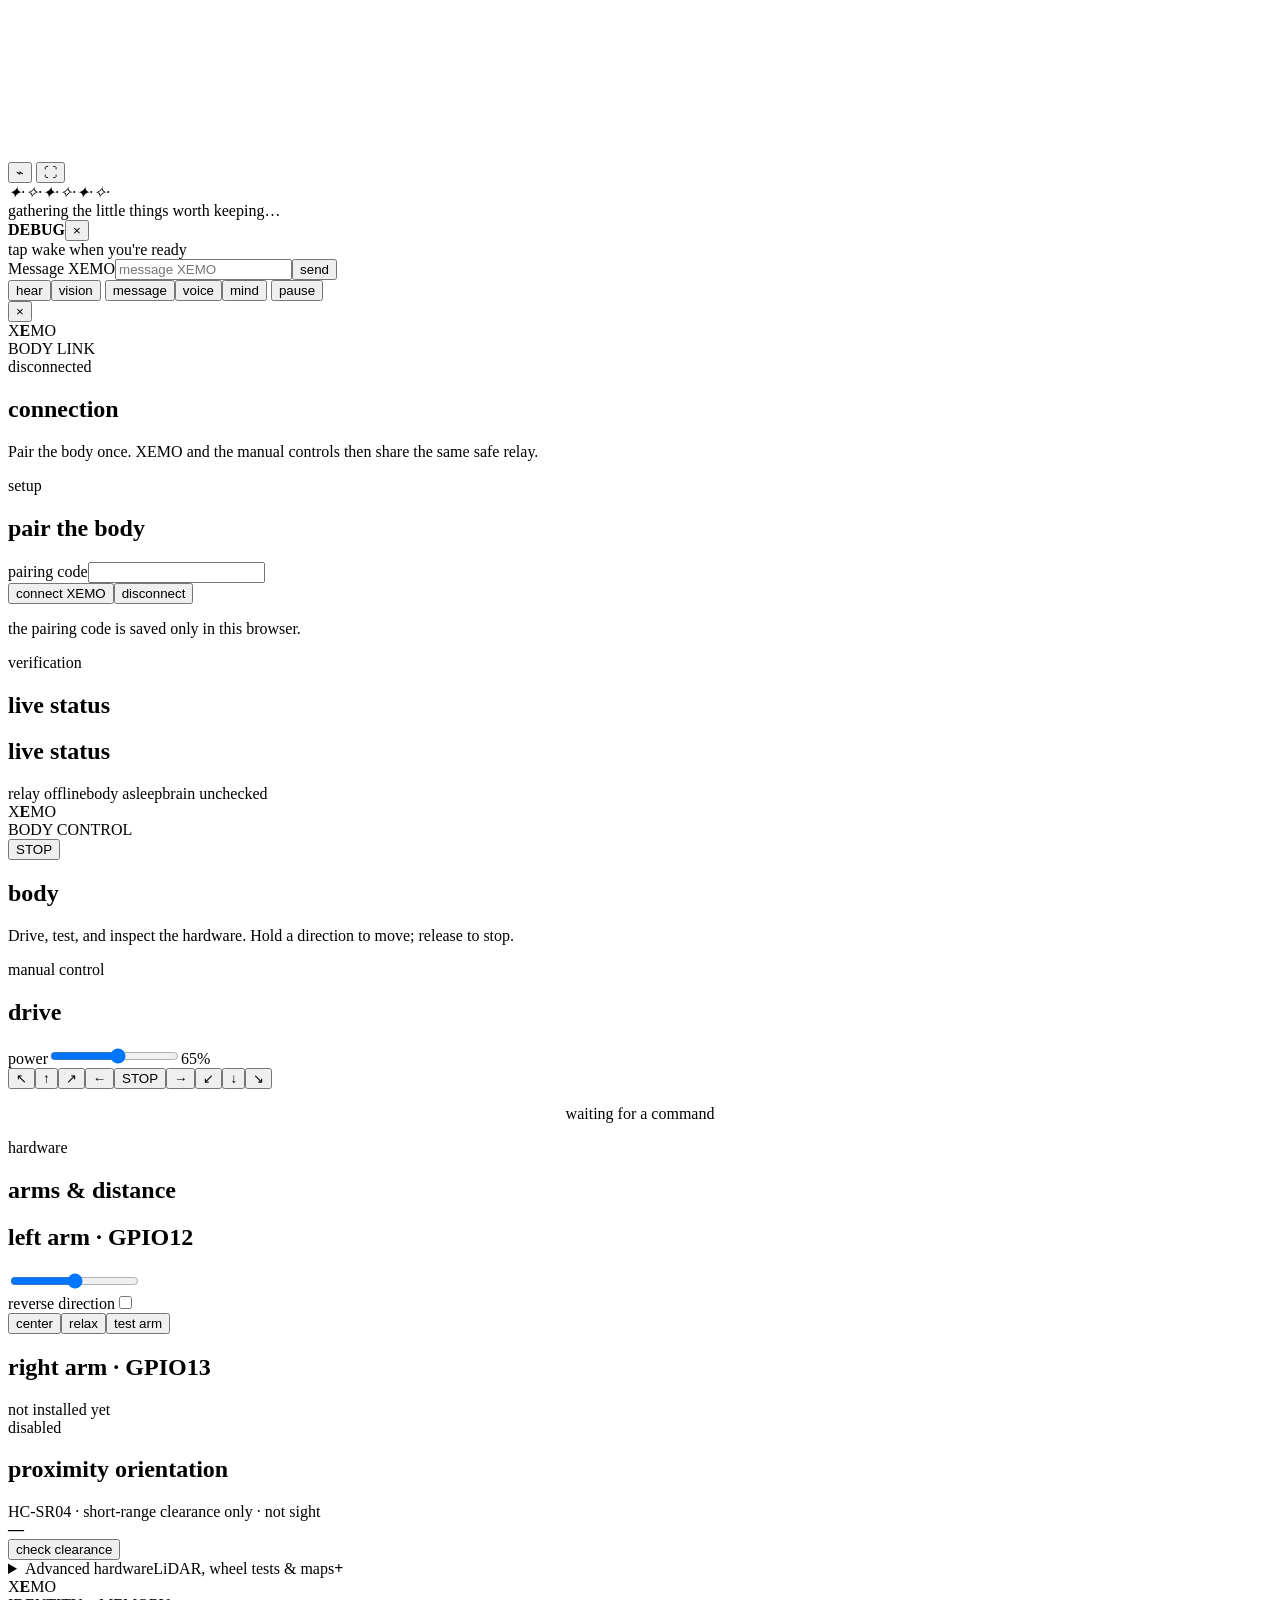
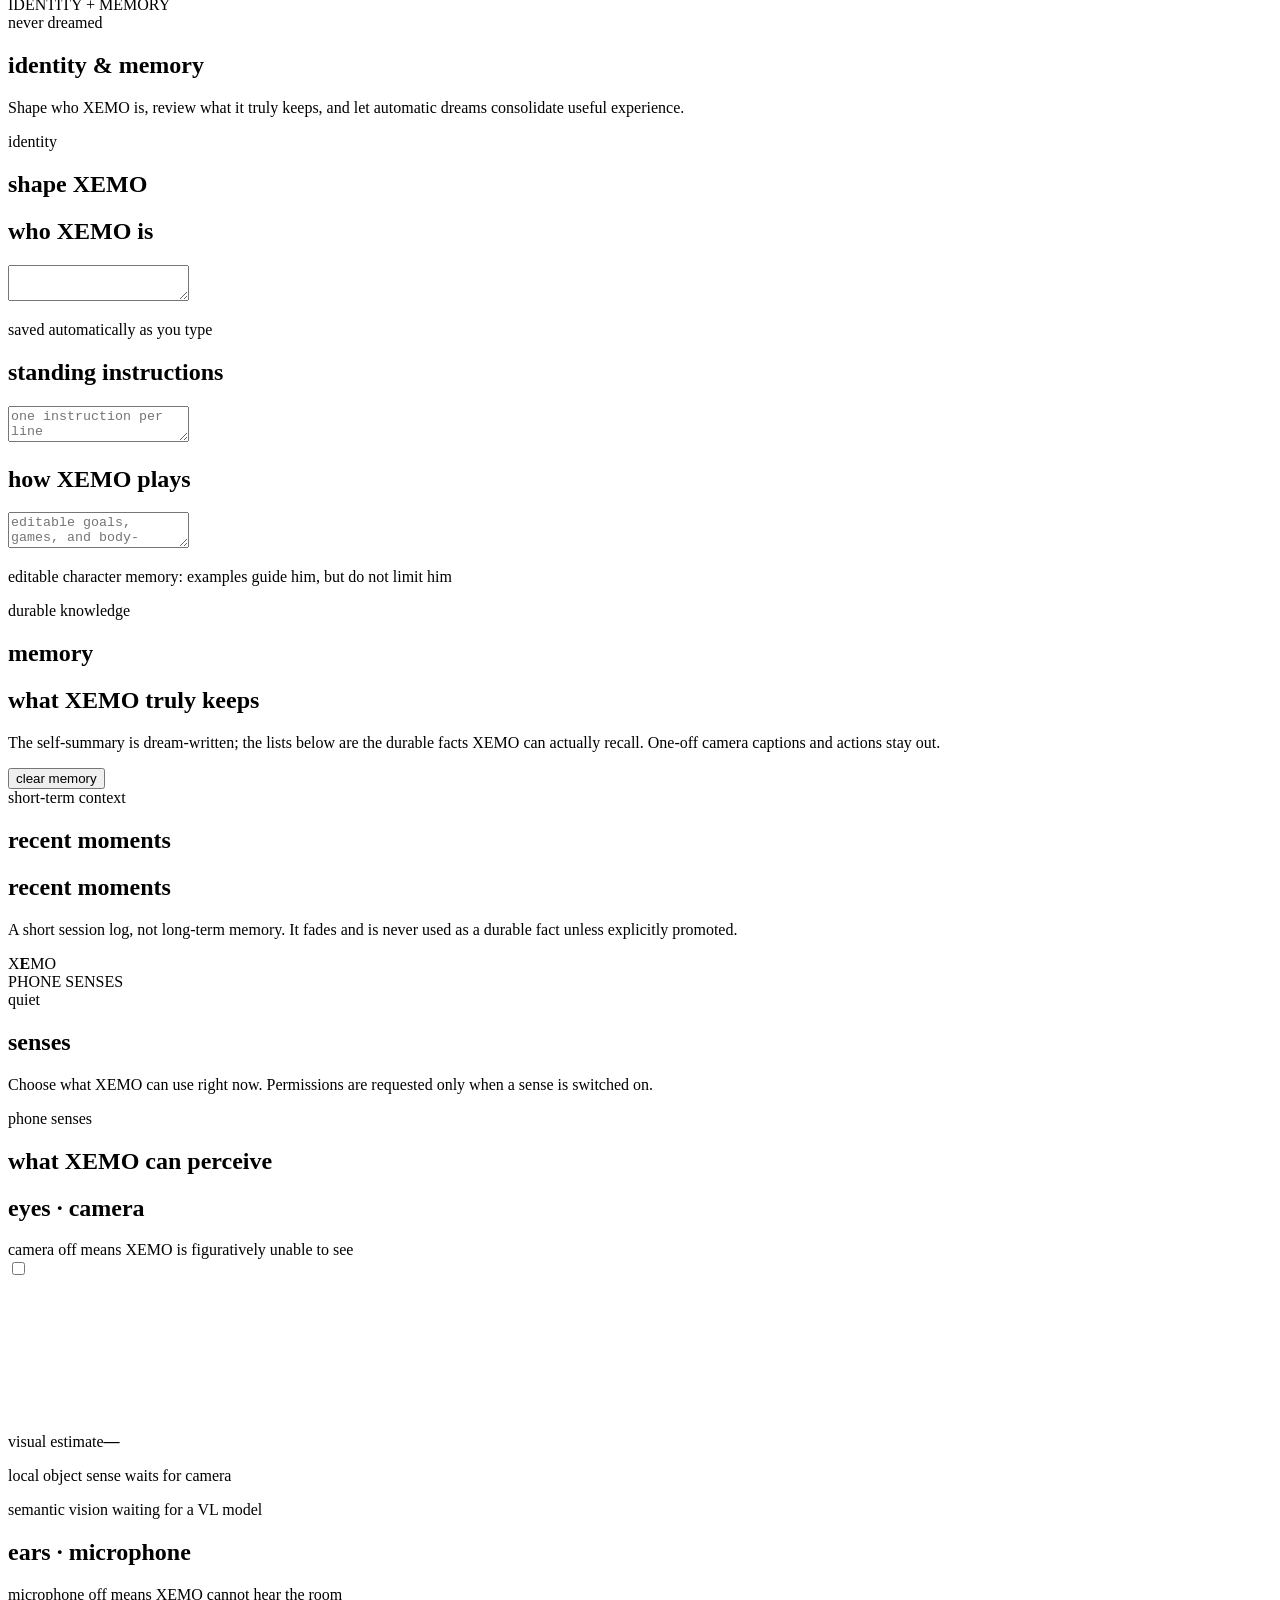
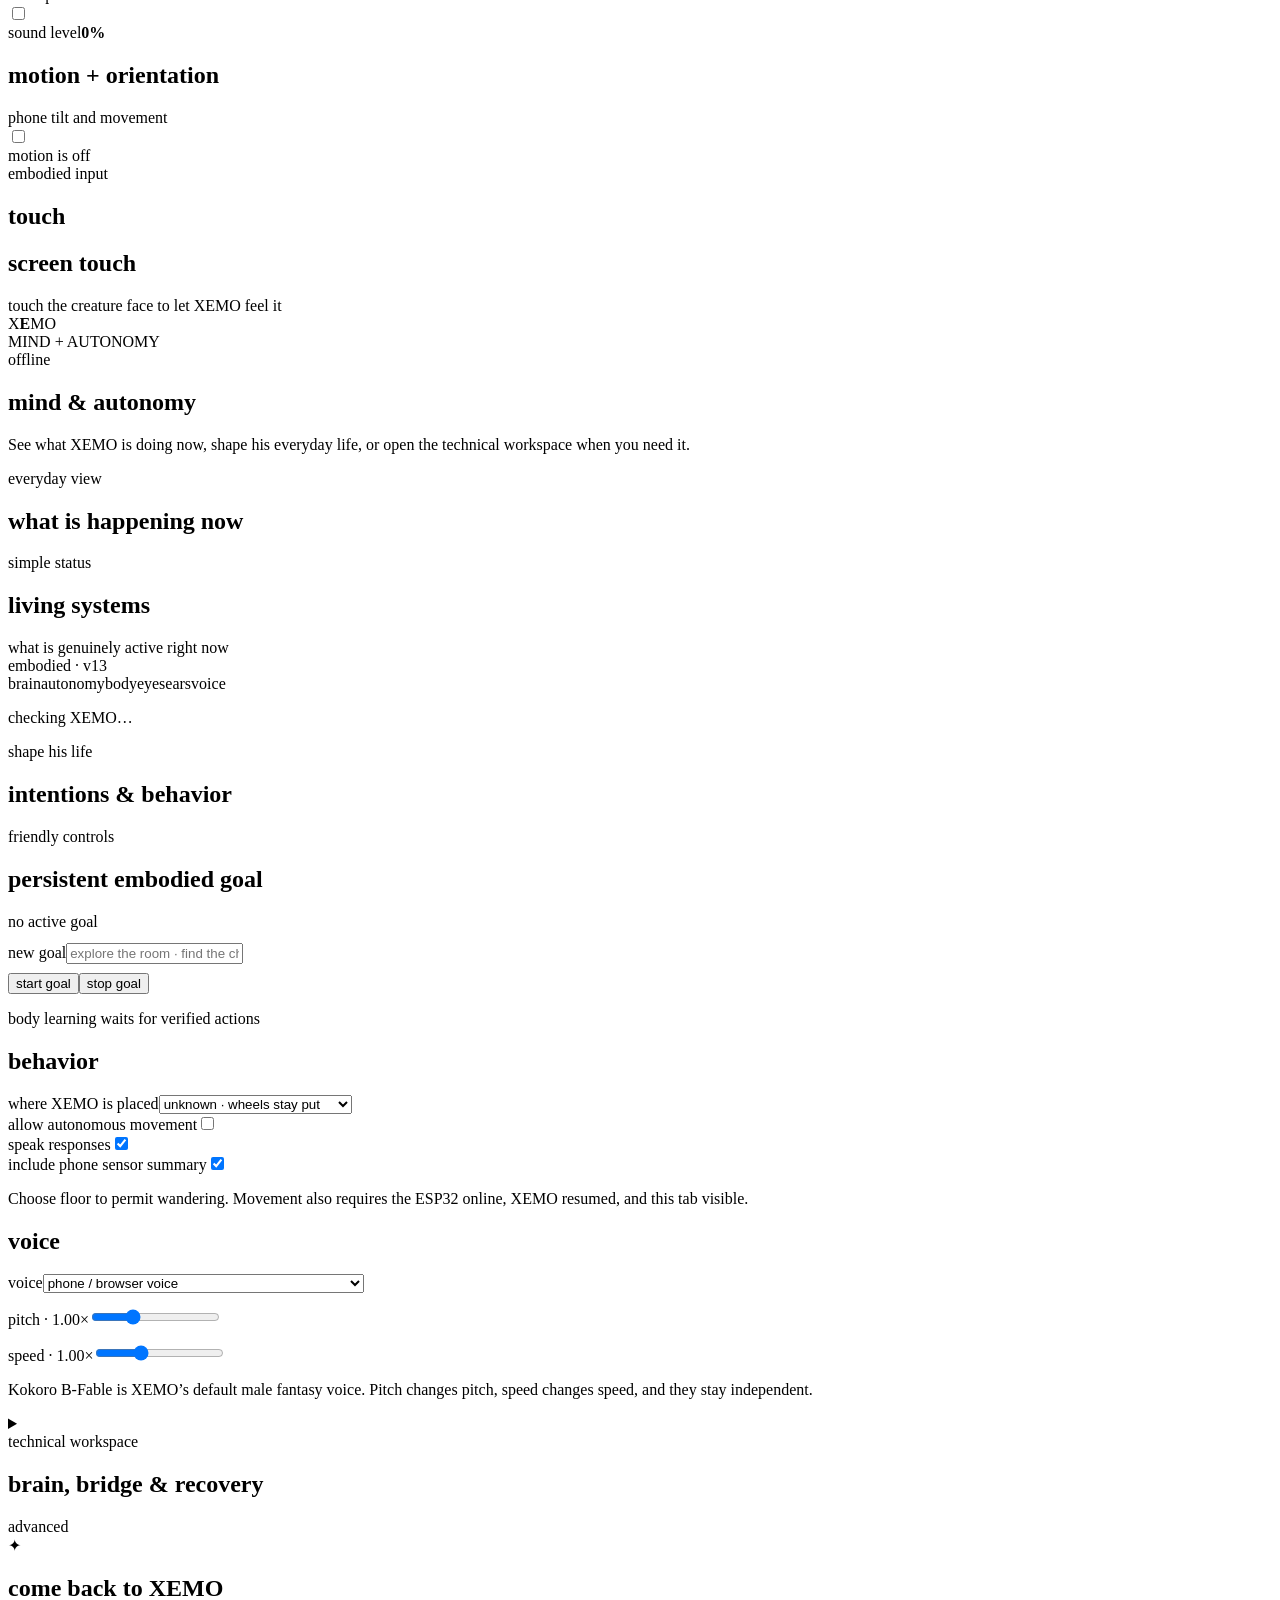
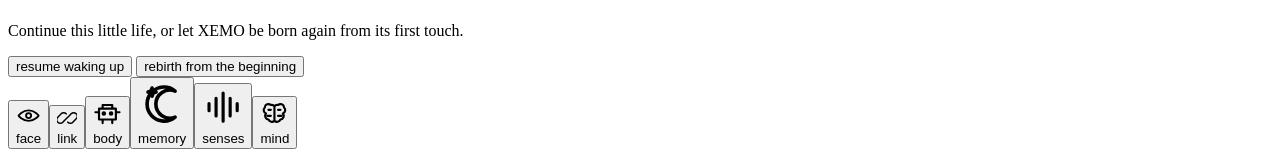
==== gui/index.html @ 5313f944 "Apply real frontend hierarchy and typography" ====
<!doctype html>
<html lang="en">
<head>
<meta charset="utf-8">
<meta name="viewport" content="width=device-width,initial-scale=1,maximum-scale=1,user-scalable=no,viewport-fit=cover">
<meta name="theme-color" content="#070914">
<title>XEMO</title>
<meta name="description" content="XEMO's local-first creature, brain and body controller">
<link rel="icon" href="/xemo/favicon.svg" type="image/svg+xml">
<link rel="manifest" href="/xemo/manifest.webmanifest">
<link rel="stylesheet" href="/xemo/css/app.css?v=33">

</head>
<body class="face-home">
<svg class="icon-sprite" aria-hidden="true" focusable="false">
  <symbol id="icon-link" viewBox="0 0 24 24"><path d="M9 15 7 17a4 4 0 0 1-6-6l4-4a4 4 0 0 1 6 0M15 9l2-2a4 4 0 0 1 6 6l-4 4a4 4 0 0 1-6 0M8 16l8-8"/></symbol>
  <symbol id="icon-body" viewBox="0 0 24 24"><path d="M5 8h14v9H5zM8 8V5h8v3M8 17v3M16 17v3M2 11h3M19 11h3"/><circle cx="9" cy="12" r="1"/><circle cx="15" cy="12" r="1"/></symbol>
  <symbol id="icon-dream" viewBox="0 0 24 24"><path d="M18.5 5.5a8.5 8.5 0 1 0 0 13A7 7 0 1 1 18.5 5.5Z"/><path d="m7 4 .6 1.6L9 6l-1.4.5L7 8l-.6-1.5L5 6l1.4-.4L7 4Z"/></symbol>
  <symbol id="icon-listen" viewBox="0 0 24 24"><path d="M4 10v4M8 7v10M12 4v16M16 7v10M20 10v4"/></symbol>
  <symbol id="icon-see" viewBox="0 0 24 24"><path d="M2.5 12s3.4-5 9.5-5 9.5 5 9.5 5-3.4 5-9.5 5-9.5-5-9.5-5Z"/><circle cx="12" cy="12" r="2.4"/></symbol>
  <symbol id="icon-type" viewBox="0 0 24 24"><path d="M4 6h16M4 12h11M4 18h16"/></symbol>
  <symbol id="icon-sound" viewBox="0 0 24 24"><path d="M4 10h4l5-4v12l-5-4H4zM17 9a4 4 0 0 1 0 6M19 6.5a7.5 7.5 0 0 1 0 11"/></symbol>
  <symbol id="icon-muted" viewBox="0 0 24 24"><path d="M4 10h4l5-4v12l-5-4H4zM17 9l4 6M21 9l-4 6"/></symbol>
  <symbol id="icon-brain" viewBox="0 0 24 24"><path d="M9 5a3 3 0 0 0-5 2 3 3 0 0 0 1 5 3 3 0 0 0 2 5 3 3 0 0 0 5 1V6a3 3 0 0 0-3-1ZM15 5a3 3 0 0 1 5 2 3 3 0 0 1-1 5 3 3 0 0 1-2 5 3 3 0 0 1-5 1V6a3 3 0 0 1 3-1Z"/><path d="M7 9h2M6 14h3M15 9h2M15 14h3"/></symbol>
  <symbol id="icon-pause" viewBox="0 0 24 24"><path d="M7 5v14M17 5v14"/></symbol>
  <symbol id="icon-play" viewBox="0 0 24 24"><path d="m8 5 10 7-10 7z"/></symbol>
  <symbol id="icon-menu" viewBox="0 0 24 24"><path d="M4 7h16M4 12h16M4 17h16"/></symbol>
  <symbol id="icon-close" viewBox="0 0 24 24"><path d="m6 6 12 12M18 6 6 18"/></symbol>
</svg>

<main class="app">
  <section class="view creature active" data-view="creature">
    <div class="stage">
      <div class="stars"></div><div class="aura"></div>
      <button id="debugBtn" class="corner-control debug-control" aria-expanded="false" aria-controls="faceDebug" title="show debug details">⌁</button>
      <button id="fullscreenBtn" class="corner-control fullscreen-control" aria-label="Enter fullscreen" title="fullscreen">⛶</button>
      <div id="birthHint" aria-live="polite"></div>
      <div id="dreamScene" aria-live="polite"><div class="dream-sky-stars" aria-hidden="true"><i class="s1">✦</i><i class="s2">·</i><i class="s3">✧</i><i class="s4">·</i><i class="s5">✦</i><i class="s6">·</i><i class="s7">✧</i><i class="s8">·</i><i class="s9">✦</i><i class="s10">·</i><i class="s11">✧</i><i class="s12">·</i></div><div class="dream-moon" aria-hidden="true"></div><div class="dream-hills back"></div><div class="dream-hills front"></div><div id="dreamSceneText">gathering the little things worth keeping…</div></div>
      <aside id="faceDebug" class="face-debug" aria-hidden="true"><div class="debug-head"><b>DEBUG</b><button id="debugClose" aria-label="Close debug">×</button></div><div id="faceDebugLog" class="debug-lines"></div></aside>
      <div id="bigFace" class="face curious" role="button" tabindex="0" aria-label="XEMO's face. Tap to wake or pet XEMO."><i class="eye"></i><i class="eye"></i><i class="mouth"></i><span class="emotion-marks" aria-hidden="true"><b></b><b></b><b></b></span></div>
      <div id="faceFx" class="face-fx" aria-hidden="true"><i></i><i></i><i></i><i></i></div>
      <div id="heard" class="heard"></div><div id="caption" class="caption">tap wake when you're ready</div>
      <div id="typebar" class="typebar"><label class="sr-only" for="chatInput">Message XEMO</label><input id="chatInput" placeholder="message XEMO"><button id="chatSend">send</button></div>
      <div class="quick">
        <button id="listenBtn" data-icon="listen">hear</button><button id="seeBtn" data-icon="see">vision</button>
        <button id="typeBtn" data-icon="type">message</button><button id="muteBtn" data-icon="sound">voice</button><button id="brainMenuBtn" data-icon="brain">mind</button>
        <button id="pauseBtn" class="panic" data-icon="pause">pause</button>
      </div>
      <button id="quickToggle" class="quick-toggle" aria-expanded="true" aria-label="Hide face controls" title="hide controls">×</button>
    </div>
  </section>

  <section class="view" data-view="connect"><div class="top"><div><div class="brand">X<b>E</b>MO</div><div class="sub">BODY LINK</div></div><div id="status" class="status"><i class="dot"></i><span>disconnected</span></div></div>
    <div class="page"><h1 class="title">connection</h1><p class="lede">Pair the body once. XEMO and the manual controls then share the same safe relay.</p><div class="ui-group-head"><span class="section-kicker">setup</span><h2>pair the body</h2></div>
      <div class="section stack"><label>pairing code<input id="code" class="field" value=""></label><div class="row"><button id="connectBtn" class="primary">connect XEMO</button><button id="disconnectBtn" class="secondary">disconnect</button></div><p class="hint">the pairing code is saved only in this browser.</p></div><div class="ui-group-head"><span class="section-kicker">verification</span><h2>live status</h2></div>
      <div class="section"><h2>live status</h2><div class="row"><span id="relayPill" class="pill">relay offline</span><span id="bodyPill" class="pill">body asleep</span><span id="brainPill" class="pill">brain unchecked</span></div></div>
    </div>
  </section>

  <section class="view" data-view="body"><div class="top"><div><div class="brand">X<b>E</b>MO</div><div class="sub">BODY CONTROL</div></div><button class="danger panicAll">STOP</button></div>
    <div class="page"><h1 class="title">body</h1><p class="lede">Drive, test, and inspect the hardware. Hold a direction to move; release to stop.</p><div class="ui-group-head"><span class="section-kicker">manual control</span><h2>drive</h2></div>
      <div class="section"><div class="power"><span>power</span><input id="power" type="range" min=".25" max="1" step=".05" value=".65"><output id="powerOut">65%</output></div>
        <div class="pad"><button data-wl=".35" data-wr="1">↖</button><button data-wl="1" data-wr="1">↑</button><button data-wl="1" data-wr=".35">↗</button><button data-wl="-.7" data-wr=".7">←</button><button class="stop panicAll">STOP</button><button data-wl=".7" data-wr="-.7">→</button><button data-wl="-.35" data-wr="-1">↙</button><button data-wl="-1" data-wr="-1">↓</button><button data-wl="-1" data-wr="-.35">↘</button></div><p id="command" class="hint" style="text-align:center">waiting for a command</p>
      </div>
      <div class="ui-group-head"><span class="section-kicker">hardware</span><h2>arms & distance</h2></div><div class="section"><h2>left arm · GPIO12</h2><input id="left" type="range" min="0" max="180" value="90"><div class="switch"><span>reverse direction</span><input id="leftReverse" type="checkbox"></div><div class="row"><button id="centerArm" class="secondary">center</button><button id="relaxArm" class="secondary">relax</button><button id="testArm" class="secondary">test arm</button></div></div>
      <div class="section"><div class="bodyline"><div><h2>right arm · GPIO13</h2><span class="hint">not installed yet</span></div><span class="pill">disabled</span></div></div>
      <div class="section"><div class="bodyline"><div><h2>proximity orientation</h2><span class="hint">HC-SR04 · short-range clearance only · not sight</span></div><strong id="rangeResult" class="reading">—</strong></div><button id="scanBtn" class="primary">check clearance</button></div>
      <details class="advanced-tools"><summary><span class="section-kicker">Advanced hardware</span><span>LiDAR, wheel tests & maps</span><b>+</b></summary><div class="section"><div class="bodyline"><div><h2>360° LiDAR</h2><span class="hint">Optional LD06/LD19 point cloud · host-side map preview.</span></div><span id="lidarStatus" class="pill">Not fitted</span></div><canvas id="lidarMap" width="300" height="300" aria-label="Live LiDAR polar scan"></canvas><canvas id="lidarWorldMap" width="300" height="220" aria-label="Estimated local LiDAR map"></canvas><button id="lidarScanBtn" class="secondary" style="width:100%;margin-top:10px">Request scan</button><button id="lidarResetBtn" class="secondary" style="width:100%;margin-top:8px">Reset estimated map</button><button id="lidarExportBtn" class="secondary" style="width:100%;margin-top:8px">Download map JSON</button><p id="lidarMapNote" class="hint">The map uses wheel-command dead reckoning; without encoders it is an approximate sketch.</p></div><div class="ui-group-head"><span class="section-kicker">Diagnostics</span><h2>Hardware tests</h2></div><div class="section"><h2>Wheel tests</h2><div class="row"><button class="secondary" data-test-left="1">Left wheel</button><button class="secondary" data-test-right="1">Right wheel</button><button class="danger panicAll">Stop both</button></div></div></details>
    </div>
  </section>

  <section class="view" data-view="soul"><div class="top"><div><div class="brand">X<b>E</b>MO</div><div class="sub">IDENTITY + MEMORY</div></div><span id="dreamStamp" class="pill">never dreamed</span></div>
    <div class="page"><h1 class="title">identity & memory</h1><p class="lede">Shape who XEMO is, review what it truly keeps, and let automatic dreams consolidate useful experience.</p><div class="ui-group-head"><span class="section-kicker">identity</span><h2>shape XEMO</h2></div>
      <div class="section"><h2>who XEMO is</h2><textarea id="personality" class="fieldarea"></textarea><p class="hint">saved automatically as you type</p></div>
      <div class="section"><h2>standing instructions</h2><textarea id="instructions" class="fieldarea" placeholder="one instruction per line"></textarea></div>
      <div class="section"><h2>how XEMO plays</h2><textarea id="playMemory" class="fieldarea" placeholder="editable goals, games, and body-learning rules"></textarea><p class="hint">editable character memory: examples guide him, but do not limit him</p></div>
      <div class="ui-group-head"><span class="section-kicker">durable knowledge</span><h2>memory</h2></div><div class="section"><h2>what XEMO truly keeps</h2><div id="memory" class="memory"></div><p class="hint">The self-summary is dream-written; the lists below are the durable facts XEMO can actually recall. One-off camera captions and actions stay out.</p><div class="row" style="margin-top:12px"><button id="clearMemory" class="secondary">clear memory</button></div></div><div class="ui-group-head"><span class="section-kicker">short-term context</span><h2>recent moments</h2></div>
      <div class="section"><h2>recent moments</h2><p class="hint">A short session log, not long-term memory. It fades and is never used as a durable fact unless explicitly promoted.</p><div id="moments" class="log"></div></div>
    </div>
  </section>

  <section class="view" data-view="senses"><div class="top"><div><div class="brand">X<b>E</b>MO</div><div class="sub">PHONE SENSES</div></div><span id="senseState" class="pill">quiet</span></div>
    <div class="page"><h1 class="title">senses</h1><p class="lede">Choose what XEMO can use right now. Permissions are requested only when a sense is switched on.</p><div class="ui-group-head"><span class="section-kicker">phone senses</span><h2>what XEMO can perceive</h2></div>
      <div class="section"><div class="switch"><div><h2>eyes · camera</h2><span class="hint">camera off means XEMO is figuratively unable to see</span></div><input id="cameraToggle" type="checkbox"></div><video id="camera" class="camera" muted playsinline autoplay></video><div class="bodyline"><span>visual estimate</span><strong id="lightValue">—</strong></div><p id="perceptionStatus" class="hint">local object sense waits for camera</p><p id="visionStatus" class="hint">semantic vision waiting for a VL model</p></div>
      <div class="section"><div class="switch"><div><h2>ears · microphone</h2><span class="hint">microphone off means XEMO cannot hear the room</span></div><input id="micToggle" type="checkbox"></div><div class="meter"><i id="soundMeter"></i></div><div class="bodyline"><span>sound level</span><strong id="soundValue">0%</strong></div></div>
      <div class="section"><div class="switch"><div><h2>motion + orientation</h2><span class="hint">phone tilt and movement</span></div><input id="motionToggle" type="checkbox"></div><div id="motionReadout" class="memory">motion is off</div></div>
      <div class="ui-group-head"><span class="section-kicker">embodied input</span><h2>touch</h2></div><div class="section"><h2>screen touch</h2><div id="touchReadout" class="memory">touch the creature face to let XEMO feel it</div></div>
    </div>
  </section>

  <section class="view" data-view="brain"><div class="top"><div><div class="brand">X<b>E</b>MO</div><div class="sub">MIND + AUTONOMY</div></div><span id="brainState" class="pill">offline</span></div>
    <div class="page"><h1 class="title">mind & autonomy</h1><p class="lede">See what XEMO is doing now, shape his everyday life, or open the technical workspace when you need it.</p>
      <div class="brain-group brain-group-now"><div class="brain-group-head"><div><span class="section-kicker">everyday view</span><h2>what is happening now</h2></div><span class="brain-group-note">simple status</span></div>
      <div class="section"><div class="bodyline"><div><h2>living systems</h2><span class="hint">what is genuinely active right now</span></div><span class="pill on">embodied · v13</span></div><div class="row"><span id="lifeBrain" class="pill">brain</span><span id="lifeAutonomy" class="pill">autonomy</span><span id="lifeBody" class="pill">body</span><span id="lifeEyes" class="pill">eyes</span><span id="lifeEars" class="pill">ears</span><span id="lifeVoice" class="pill">voice</span></div><p id="lifeDetail" class="hint">checking XEMO…</p></div>
      </div>
      <div class="brain-group brain-group-life"><div class="brain-group-head"><div><span class="section-kicker">shape his life</span><h2>intentions & behavior</h2></div><span class="brain-group-note">friendly controls</span></div>
      <div class="section"><h2>persistent embodied goal</h2><div id="goalStatus" class="memory">no active goal</div><label style="display:block;margin-top:12px">new goal<input id="goalInput" class="field" placeholder="explore the room · find the chair · follow me"></label><div class="row" style="margin-top:9px"><button id="startGoal" class="primary">start goal</button><button id="stopGoal" class="secondary">stop goal</button></div><p id="bodyLearning" class="hint">body learning waits for verified actions</p></div>
      <div class="section"><h2>behavior</h2><label>where XEMO is placed<select id="surface" class="field"><option value="unknown">unknown · wheels stay put</option><option value="floor">floor · safe to roam</option><option value="elevated">desk / table · wheels blocked</option><option value="soft">bed / sofa · no roaming</option></select></label><div class="switch"><span>allow autonomous movement</span><input id="autoMove" type="checkbox"></div><div class="switch"><span>speak responses</span><input id="speakToggle" type="checkbox" checked></div><div class="switch"><span>include phone sensor summary</span><input id="sensorPrompt" type="checkbox" checked></div><p class="hint">Choose floor to permit wandering. Movement also requires the ESP32 online, XEMO resumed, and this tab visible.</p></div>
      <div class="section"><h2>voice</h2><label>voice<select id="voiceEngine" class="field"><option value="browser">phone / browser voice</option><option value="kokoro">XEMO story voice · Kokoro B-Fable (male fantasy)</option><option value="kokoro-es-male">XEMO español · Kokoro Alex (male)</option><option value="kokoro-es">XEMO español · Kokoro Dora</option></select></label><label style="display:block;margin-top:14px">pitch · <output id="pitchOut">1.00×</output><input id="pitch" type="range" min=".7" max="1.7" step=".02" value="1"></label><label style="display:block;margin-top:14px">speed · <output id="speedOut">1.00×</output><input id="speed" type="range" min=".5" max="2" step=".02" value="1"></label><p class="hint">Kokoro B-Fable is XEMO’s default male fantasy voice. Pitch changes pitch, speed changes speed, and they stay independent.</p></div>
      </div>
      <details class="brain-group brain-group-technical"><summary class="brain-group-head"><div><span class="section-kicker">technical workspace</span><h2>brain, bridge & recovery</h2></div><span class="brain-group-note">advanced</span></summary>
      <div class="section advanced-start" data-area="advanced"><div class="section-kicker">advanced workspace</div><h2>model & bridge</h2><p class="hint">For technical setup, model selection, performance tuning, and direct bridge checks.</p><div class="stack"><label>XEMO brain bridge<input id="endpoint" class="field" value="/api"></label><label>model<select id="model" class="field"><option value="qwen/qwen3-vl-8b">Qwen3-VL 8B · smarter</option><option value="qwen/qwen3-vl-4b">Qwen3-VL 4B · faster</option></select></label><label>performance<select id="performance" class="field"><option value="auto">normal response path</option><option value="balanced">balanced context</option><option value="lean">lean · low-power PC</option></select></label><label>speech recognition<select id="whisperModel" class="field"><option value="base">Whisper Base · faster</option><option value="small">Whisper Small · clearer</option></select></label><div class="row"><button id="testBrain" class="primary">test brain</button><button id="brainEnabled" class="secondary">brain: on</button></div><p class="hint">The selected model is used for every thought. Lean sends 320px frames and shorter context. Whisper Small understands better but is slower on the Ryzen 2600 and may download on first use.</p></div></div>
      <div class="section" data-area="advanced"><h2>phone permissions</h2><p id="permissionStatus" class="hint">checking this address…</p><div class="row"><button id="permitMic" class="secondary">allow microphone</button><button id="permitCam" class="secondary">allow camera</button><button id="permitMotion" class="secondary">allow motion</button></div><p class="hint">Permissions are requested only when you press a button. Phones require HTTPS; localhost works only on the computer running XEMO.</p></div>
      <div class="section" data-area="advanced"><h2>backup & recovery</h2><div class="row"><button id="backupBtn" class="secondary">download everything</button><button id="restoreBtn" class="secondary">restore backup</button><button id="resetAllBtn" class="danger">reset XEMO</button><input id="restoreFile" type="file" accept="application/json,.json" hidden></div><p class="hint">Back up this browser’s settings, personality, instructions, memories, and recent moments in one JSON file. Reset deletes local state only.</p></div>
      <div class="section" data-area="advanced"><h2>live trace</h2><div class="row"><span id="diagSummary" class="hint">no brain requests yet</span><button id="diagExport" class="secondary">export last trace</button></div><div id="brainLog" class="log"></div></div></details>
    </div>
  </section>
</main>

<div id="birthChoice" role="dialog" aria-modal="true" aria-labelledby="birthChoiceTitle">
  <div class="birth-choice-inner">
    <div class="birth-choice-mark">✦</div>
    <h2 id="birthChoiceTitle">come back to XEMO</h2>
    <p>Continue this little life, or let XEMO be born again from its first touch.</p>
    <button id="birthResume" class="birth-resume">resume waking up</button>
    <button id="birthRebirth" class="birth-rebirth">rebirth from the beginning</button>
  </div>
</div>

<nav class="nav" aria-label="XEMO views">
  <button class="active" data-tab="creature"><svg class="nav-icon" viewBox="0 0 24 24" fill="none" stroke="currentColor" stroke-width="1.8" stroke-linecap="round" stroke-linejoin="round"><use href="#icon-see"/></svg><span>face</span></button><button data-tab="connect"><svg class="nav-icon" viewBox="0 0 24 24" fill="none" stroke="currentColor" stroke-width="1.8" stroke-linecap="round" stroke-linejoin="round"><use href="#icon-link"/></svg><span>link</span></button><button data-tab="body"><svg class="nav-icon" viewBox="0 0 24 24" fill="none" stroke="currentColor" stroke-width="1.8" stroke-linecap="round" stroke-linejoin="round"><use href="#icon-body"/></svg><span>body</span></button><button data-tab="soul"><svg class="nav-icon" viewBox="0 0 24 24" fill="none" stroke="currentColor" stroke-width="1.8" stroke-linecap="round" stroke-linejoin="round"><use href="#icon-dream"/></svg><span>memory</span></button><button data-tab="senses"><svg class="nav-icon" viewBox="0 0 24 24" fill="none" stroke="currentColor" stroke-width="1.8" stroke-linecap="round" stroke-linejoin="round"><use href="#icon-listen"/></svg><span>senses</span></button><button data-tab="brain"><svg class="nav-icon" viewBox="0 0 24 24" fill="none" stroke="currentColor" stroke-width="1.8" stroke-linecap="round" stroke-linejoin="round"><use href="#icon-brain"/></svg><span>mind</span></button>
</nav>

<script type="module" src="/xemo/js/app-runtime-947.js?v=1113"></script>
</body>
</html>
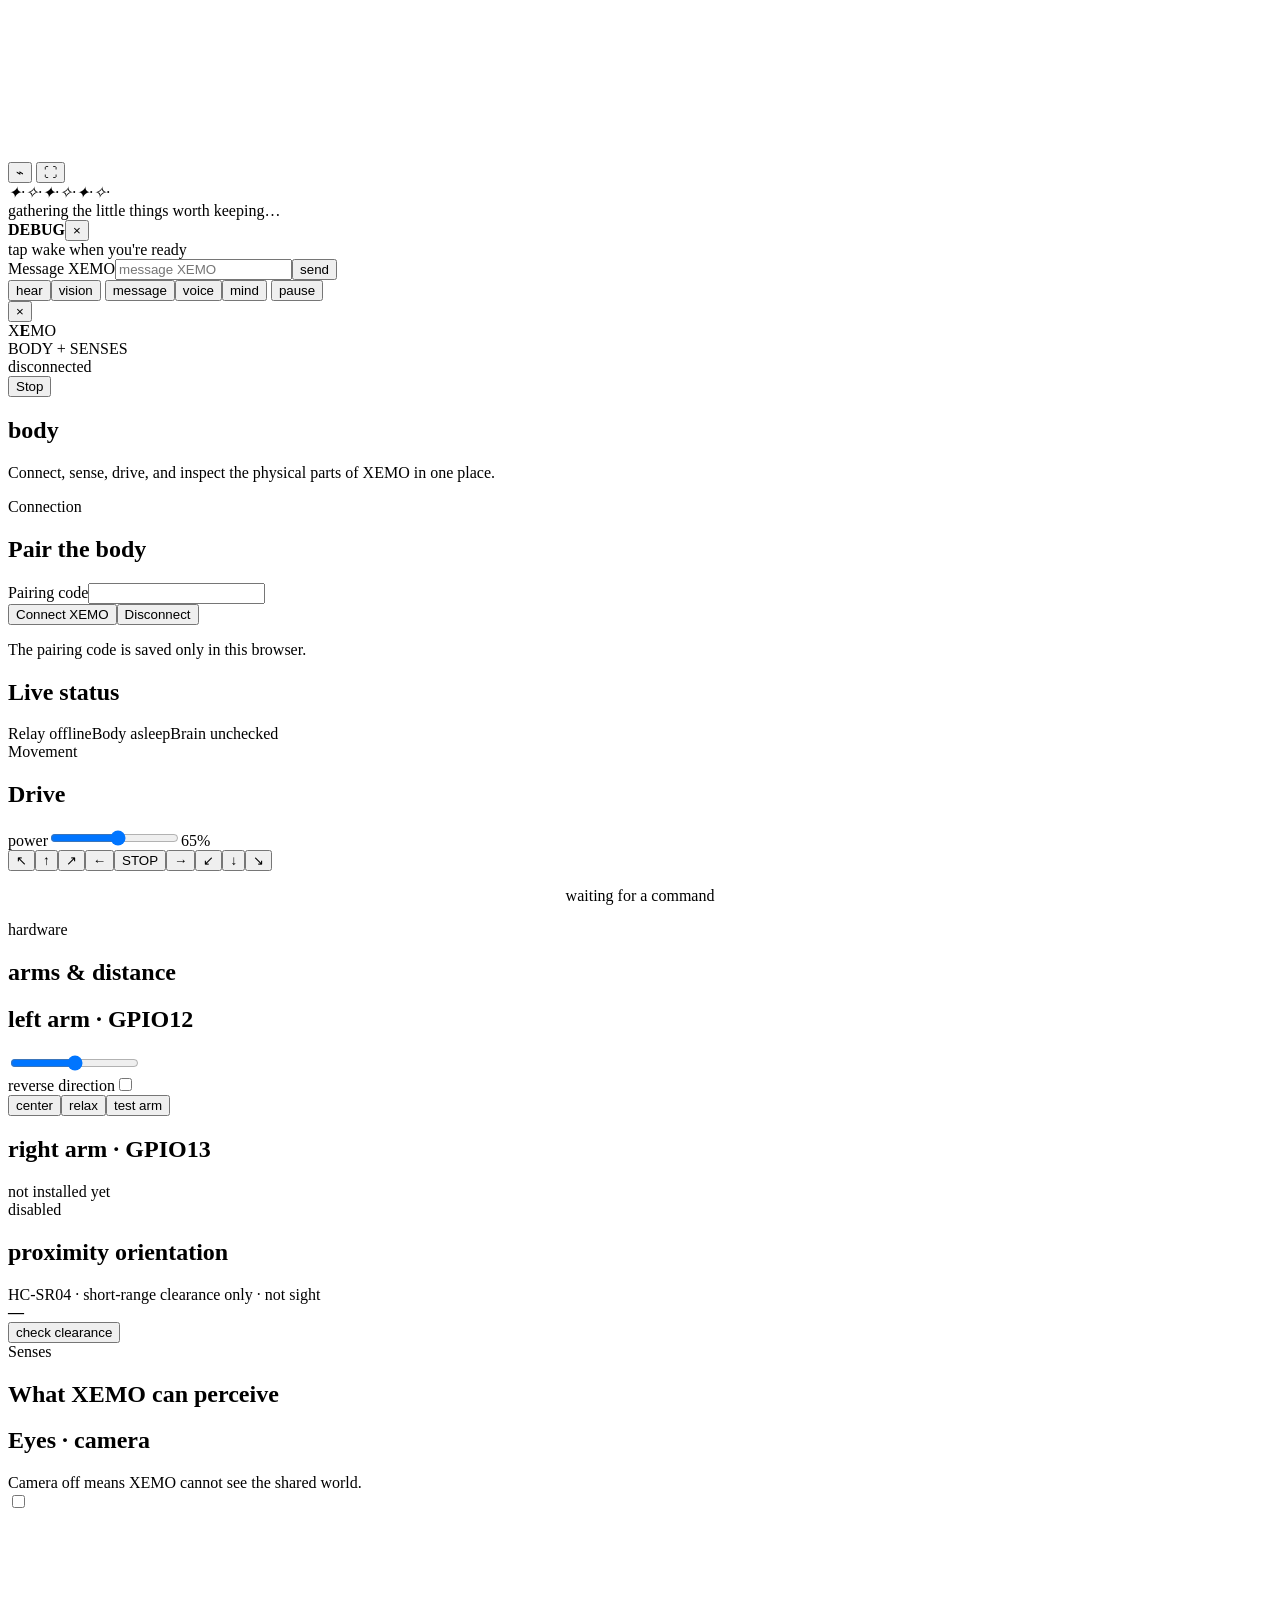
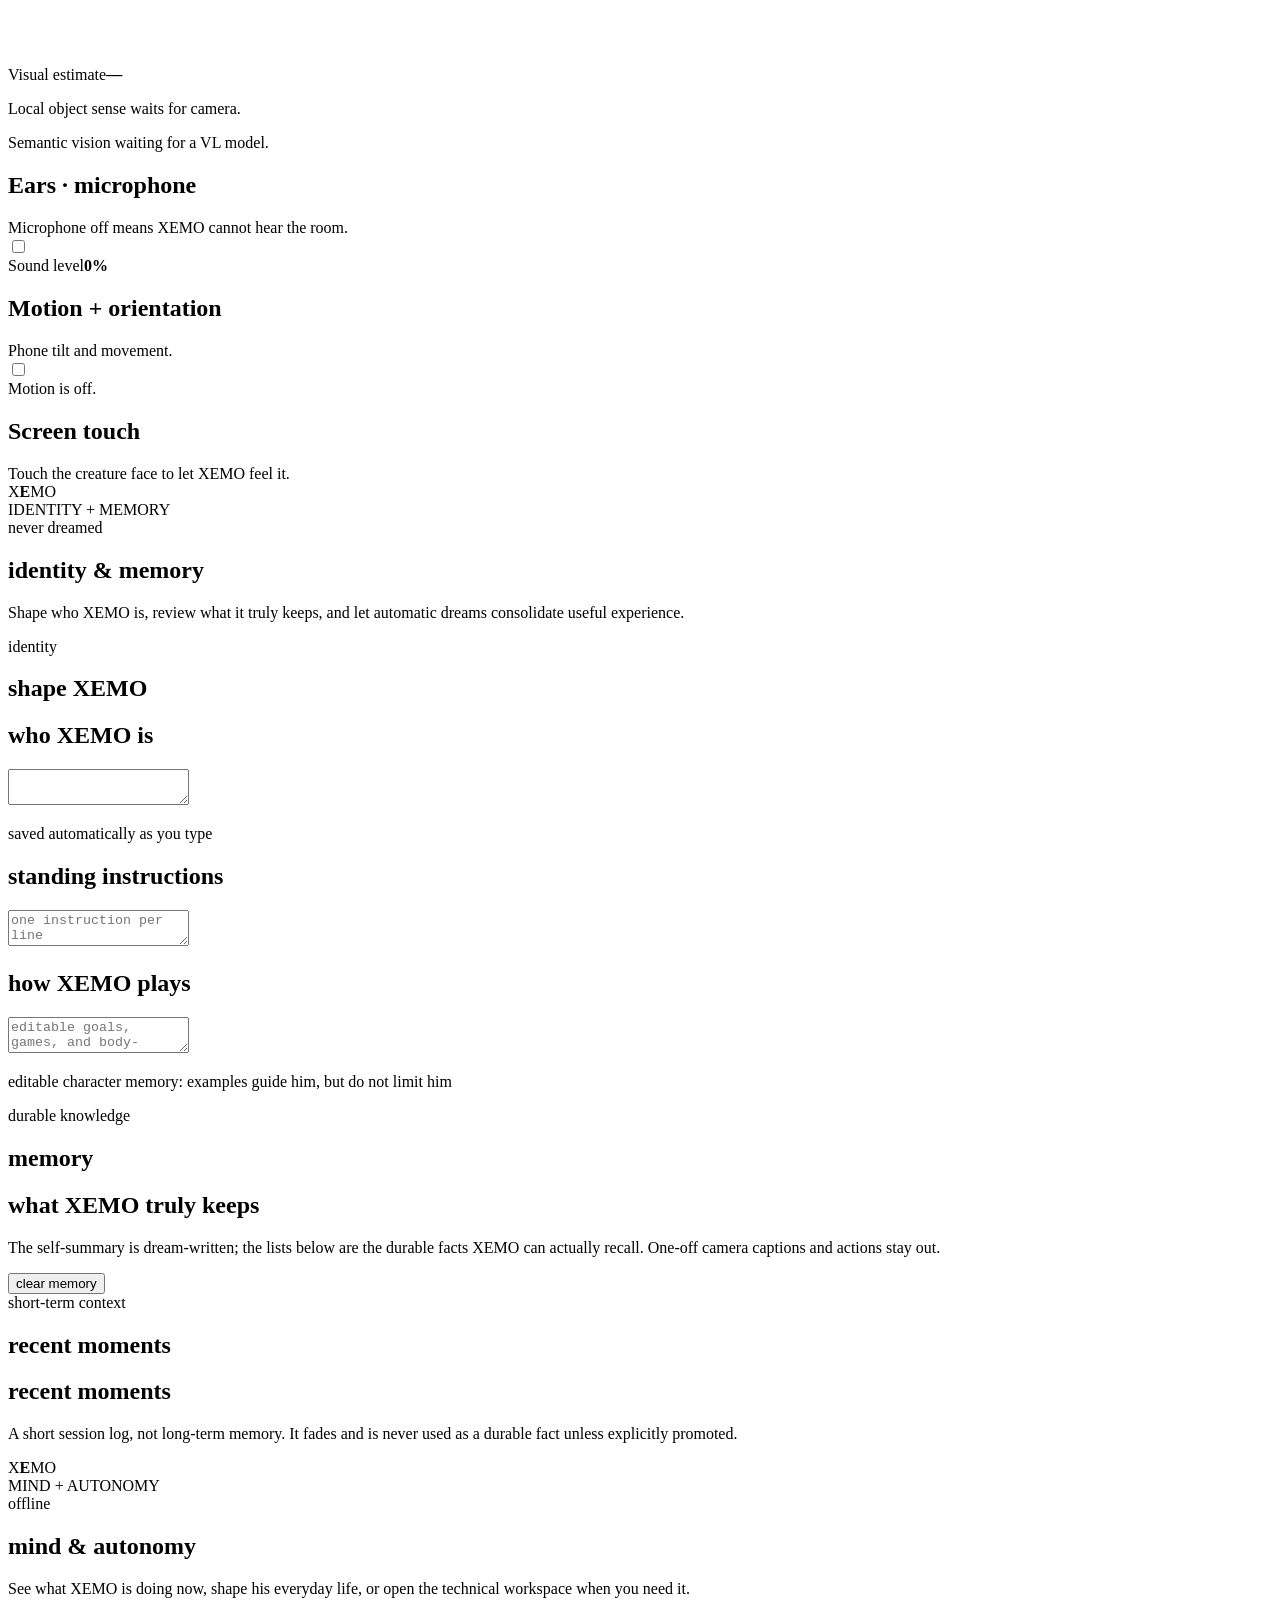
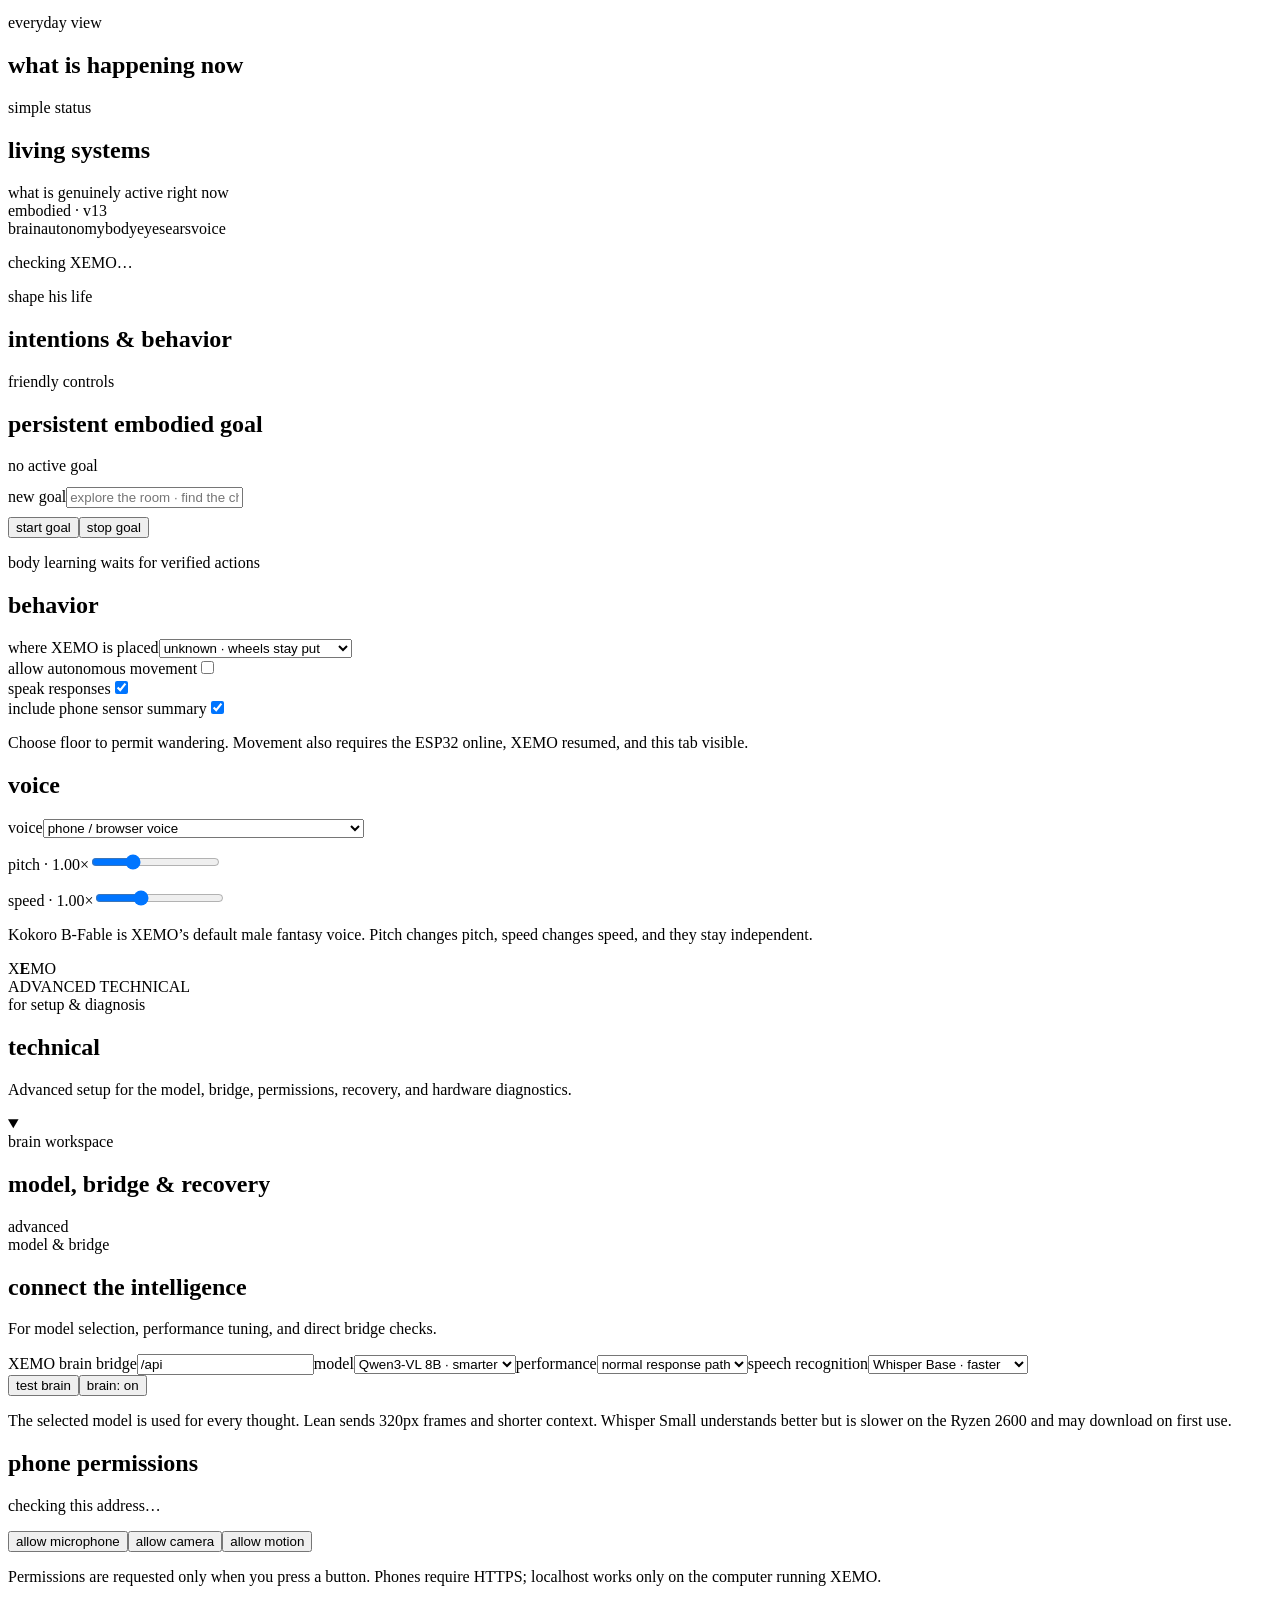
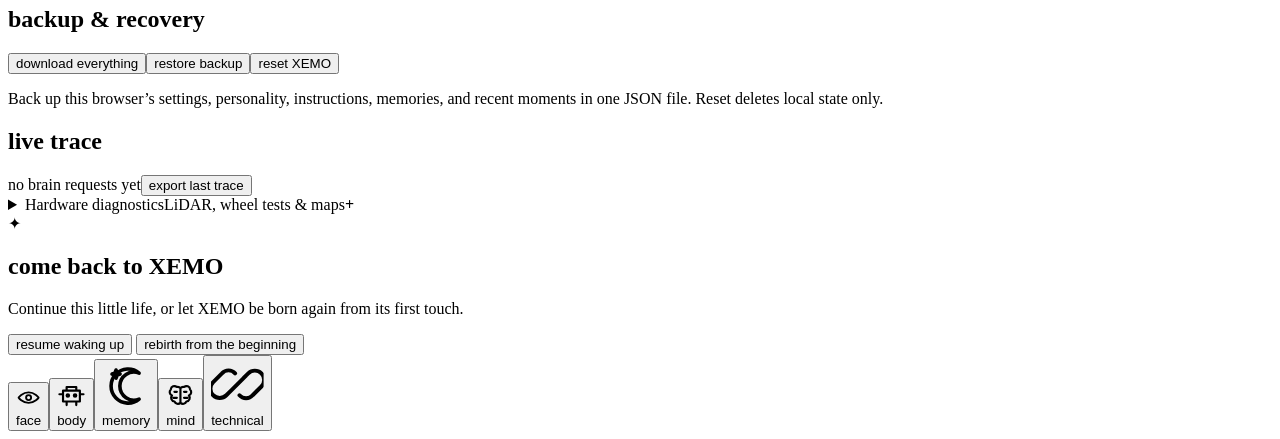
==== commit 5f5e5dd4: "Organize GUI into body mind memory and technical views" ====
--- a/gui/index.html
+++ b/gui/index.html
@@ -8,7 +8,7 @@
 <meta name="description" content="XEMO's local-first creature, brain and body controller">
 <link rel="icon" href="/xemo/favicon.svg" type="image/svg+xml">
 <link rel="manifest" href="/xemo/manifest.webmanifest">
-<link rel="stylesheet" href="/xemo/css/app.css?v=33">
+<link rel="stylesheet" href="/xemo/css/app.css?v=34">
 
 </head>
 <body class="face-home">
@@ -50,22 +50,21 @@
     </div>
   </section>
 
-  <section class="view" data-view="connect"><div class="top"><div><div class="brand">X<b>E</b>MO</div><div class="sub">BODY LINK</div></div><div id="status" class="status"><i class="dot"></i><span>disconnected</span></div></div>
-    <div class="page"><h1 class="title">connection</h1><p class="lede">Pair the body once. XEMO and the manual controls then share the same safe relay.</p><div class="ui-group-head"><span class="section-kicker">setup</span><h2>pair the body</h2></div>
-      <div class="section stack"><label>pairing code<input id="code" class="field" value=""></label><div class="row"><button id="connectBtn" class="primary">connect XEMO</button><button id="disconnectBtn" class="secondary">disconnect</button></div><p class="hint">the pairing code is saved only in this browser.</p></div><div class="ui-group-head"><span class="section-kicker">verification</span><h2>live status</h2></div>
-      <div class="section"><h2>live status</h2><div class="row"><span id="relayPill" class="pill">relay offline</span><span id="bodyPill" class="pill">body asleep</span><span id="brainPill" class="pill">brain unchecked</span></div></div>
-    </div>
-  </section>
-
-  <section class="view" data-view="body"><div class="top"><div><div class="brand">X<b>E</b>MO</div><div class="sub">BODY CONTROL</div></div><button class="danger panicAll">STOP</button></div>
-    <div class="page"><h1 class="title">body</h1><p class="lede">Drive, test, and inspect the hardware. Hold a direction to move; release to stop.</p><div class="ui-group-head"><span class="section-kicker">manual control</span><h2>drive</h2></div>
+  <section class="view" data-view="body"><div class="top"><div><div class="brand">X<b>E</b>MO</div><div class="sub">BODY + SENSES</div></div><div class="body-top-actions"><div id="status" class="status"><i class="dot"></i><span>disconnected</span></div><button class="danger panicAll">Stop</button></div></div>
+    <div class="page"><h1 class="title">body</h1><p class="lede">Connect, sense, drive, and inspect the physical parts of XEMO in one place.</p><div class="ui-group-head"><span class="section-kicker">Connection</span><h2>Pair the body</h2></div>
+      <div class="section stack"><label>Pairing code<input id="code" class="field" value=""></label><div class="row"><button id="connectBtn" class="primary">Connect XEMO</button><button id="disconnectBtn" class="secondary">Disconnect</button></div><p class="hint">The pairing code is saved only in this browser.</p></div><div class="section"><h2>Live status</h2><div class="row"><span id="relayPill" class="pill">Relay offline</span><span id="bodyPill" class="pill">Body asleep</span><span id="brainPill" class="pill">Brain unchecked</span></div></div>
+      <div class="ui-group-head"><span class="section-kicker">Movement</span><h2>Drive</h2></div>
       <div class="section"><div class="power"><span>power</span><input id="power" type="range" min=".25" max="1" step=".05" value=".65"><output id="powerOut">65%</output></div>
         <div class="pad"><button data-wl=".35" data-wr="1">↖</button><button data-wl="1" data-wr="1">↑</button><button data-wl="1" data-wr=".35">↗</button><button data-wl="-.7" data-wr=".7">←</button><button class="stop panicAll">STOP</button><button data-wl=".7" data-wr="-.7">→</button><button data-wl="-.35" data-wr="-1">↙</button><button data-wl="-1" data-wr="-1">↓</button><button data-wl="-1" data-wr="-.35">↘</button></div><p id="command" class="hint" style="text-align:center">waiting for a command</p>
       </div>
       <div class="ui-group-head"><span class="section-kicker">hardware</span><h2>arms & distance</h2></div><div class="section"><h2>left arm · GPIO12</h2><input id="left" type="range" min="0" max="180" value="90"><div class="switch"><span>reverse direction</span><input id="leftReverse" type="checkbox"></div><div class="row"><button id="centerArm" class="secondary">center</button><button id="relaxArm" class="secondary">relax</button><button id="testArm" class="secondary">test arm</button></div></div>
       <div class="section"><div class="bodyline"><div><h2>right arm · GPIO13</h2><span class="hint">not installed yet</span></div><span class="pill">disabled</span></div></div>
       <div class="section"><div class="bodyline"><div><h2>proximity orientation</h2><span class="hint">HC-SR04 · short-range clearance only · not sight</span></div><strong id="rangeResult" class="reading">—</strong></div><button id="scanBtn" class="primary">check clearance</button></div>
-      <details class="advanced-tools"><summary><span class="section-kicker">Advanced hardware</span><span>LiDAR, wheel tests & maps</span><b>+</b></summary><div class="section"><div class="bodyline"><div><h2>360° LiDAR</h2><span class="hint">Optional LD06/LD19 point cloud · host-side map preview.</span></div><span id="lidarStatus" class="pill">Not fitted</span></div><canvas id="lidarMap" width="300" height="300" aria-label="Live LiDAR polar scan"></canvas><canvas id="lidarWorldMap" width="300" height="220" aria-label="Estimated local LiDAR map"></canvas><button id="lidarScanBtn" class="secondary" style="width:100%;margin-top:10px">Request scan</button><button id="lidarResetBtn" class="secondary" style="width:100%;margin-top:8px">Reset estimated map</button><button id="lidarExportBtn" class="secondary" style="width:100%;margin-top:8px">Download map JSON</button><p id="lidarMapNote" class="hint">The map uses wheel-command dead reckoning; without encoders it is an approximate sketch.</p></div><div class="ui-group-head"><span class="section-kicker">Diagnostics</span><h2>Hardware tests</h2></div><div class="section"><h2>Wheel tests</h2><div class="row"><button class="secondary" data-test-left="1">Left wheel</button><button class="secondary" data-test-right="1">Right wheel</button><button class="danger panicAll">Stop both</button></div></div></details>
+      <div class="ui-group-head"><span class="section-kicker">Senses</span><h2>What XEMO can perceive</h2></div>
+      <div class="section"><div class="switch"><div><h2>Eyes · camera</h2><span class="hint">Camera off means XEMO cannot see the shared world.</span></div><input id="cameraToggle" type="checkbox"></div><video id="camera" class="camera" muted playsinline autoplay></video><div class="bodyline"><span>Visual estimate</span><strong id="lightValue">—</strong></div><p id="perceptionStatus" class="hint">Local object sense waits for camera.</p><p id="visionStatus" class="hint">Semantic vision waiting for a VL model.</p></div>
+      <div class="section"><div class="switch"><div><h2>Ears · microphone</h2><span class="hint">Microphone off means XEMO cannot hear the room.</span></div><input id="micToggle" type="checkbox"></div><div class="meter"><i id="soundMeter"></i></div><div class="bodyline"><span>Sound level</span><strong id="soundValue">0%</strong></div></div>
+      <div class="section"><div class="switch"><div><h2>Motion + orientation</h2><span class="hint">Phone tilt and movement.</span></div><input id="motionToggle" type="checkbox"></div><div id="motionReadout" class="memory">Motion is off.</div></div>
+      <div class="section"><h2>Screen touch</h2><div id="touchReadout" class="memory">Touch the creature face to let XEMO feel it.</div></div>
     </div>
   </section>
 
@@ -79,15 +78,6 @@
     </div>
   </section>
 
-  <section class="view" data-view="senses"><div class="top"><div><div class="brand">X<b>E</b>MO</div><div class="sub">PHONE SENSES</div></div><span id="senseState" class="pill">quiet</span></div>
-    <div class="page"><h1 class="title">senses</h1><p class="lede">Choose what XEMO can use right now. Permissions are requested only when a sense is switched on.</p><div class="ui-group-head"><span class="section-kicker">phone senses</span><h2>what XEMO can perceive</h2></div>
-      <div class="section"><div class="switch"><div><h2>eyes · camera</h2><span class="hint">camera off means XEMO is figuratively unable to see</span></div><input id="cameraToggle" type="checkbox"></div><video id="camera" class="camera" muted playsinline autoplay></video><div class="bodyline"><span>visual estimate</span><strong id="lightValue">—</strong></div><p id="perceptionStatus" class="hint">local object sense waits for camera</p><p id="visionStatus" class="hint">semantic vision waiting for a VL model</p></div>
-      <div class="section"><div class="switch"><div><h2>ears · microphone</h2><span class="hint">microphone off means XEMO cannot hear the room</span></div><input id="micToggle" type="checkbox"></div><div class="meter"><i id="soundMeter"></i></div><div class="bodyline"><span>sound level</span><strong id="soundValue">0%</strong></div></div>
-      <div class="section"><div class="switch"><div><h2>motion + orientation</h2><span class="hint">phone tilt and movement</span></div><input id="motionToggle" type="checkbox"></div><div id="motionReadout" class="memory">motion is off</div></div>
-      <div class="ui-group-head"><span class="section-kicker">embodied input</span><h2>touch</h2></div><div class="section"><h2>screen touch</h2><div id="touchReadout" class="memory">touch the creature face to let XEMO feel it</div></div>
-    </div>
-  </section>
-
   <section class="view" data-view="brain"><div class="top"><div><div class="brand">X<b>E</b>MO</div><div class="sub">MIND + AUTONOMY</div></div><span id="brainState" class="pill">offline</span></div>
     <div class="page"><h1 class="title">mind & autonomy</h1><p class="lede">See what XEMO is doing now, shape his everyday life, or open the technical workspace when you need it.</p>
       <div class="brain-group brain-group-now"><div class="brain-group-head"><div><span class="section-kicker">everyday view</span><h2>what is happening now</h2></div><span class="brain-group-note">simple status</span></div>
@@ -98,11 +88,16 @@
       <div class="section"><h2>behavior</h2><label>where XEMO is placed<select id="surface" class="field"><option value="unknown">unknown · wheels stay put</option><option value="floor">floor · safe to roam</option><option value="elevated">desk / table · wheels blocked</option><option value="soft">bed / sofa · no roaming</option></select></label><div class="switch"><span>allow autonomous movement</span><input id="autoMove" type="checkbox"></div><div class="switch"><span>speak responses</span><input id="speakToggle" type="checkbox" checked></div><div class="switch"><span>include phone sensor summary</span><input id="sensorPrompt" type="checkbox" checked></div><p class="hint">Choose floor to permit wandering. Movement also requires the ESP32 online, XEMO resumed, and this tab visible.</p></div>
       <div class="section"><h2>voice</h2><label>voice<select id="voiceEngine" class="field"><option value="browser">phone / browser voice</option><option value="kokoro">XEMO story voice · Kokoro B-Fable (male fantasy)</option><option value="kokoro-es-male">XEMO español · Kokoro Alex (male)</option><option value="kokoro-es">XEMO español · Kokoro Dora</option></select></label><label style="display:block;margin-top:14px">pitch · <output id="pitchOut">1.00×</output><input id="pitch" type="range" min=".7" max="1.7" step=".02" value="1"></label><label style="display:block;margin-top:14px">speed · <output id="speedOut">1.00×</output><input id="speed" type="range" min=".5" max="2" step=".02" value="1"></label><p class="hint">Kokoro B-Fable is XEMO’s default male fantasy voice. Pitch changes pitch, speed changes speed, and they stay independent.</p></div>
       </div>
-      <details class="brain-group brain-group-technical"><summary class="brain-group-head"><div><span class="section-kicker">technical workspace</span><h2>brain, bridge & recovery</h2></div><span class="brain-group-note">advanced</span></summary>
-      <div class="section advanced-start" data-area="advanced"><div class="section-kicker">advanced workspace</div><h2>model & bridge</h2><p class="hint">For technical setup, model selection, performance tuning, and direct bridge checks.</p><div class="stack"><label>XEMO brain bridge<input id="endpoint" class="field" value="/api"></label><label>model<select id="model" class="field"><option value="qwen/qwen3-vl-8b">Qwen3-VL 8B · smarter</option><option value="qwen/qwen3-vl-4b">Qwen3-VL 4B · faster</option></select></label><label>performance<select id="performance" class="field"><option value="auto">normal response path</option><option value="balanced">balanced context</option><option value="lean">lean · low-power PC</option></select></label><label>speech recognition<select id="whisperModel" class="field"><option value="base">Whisper Base · faster</option><option value="small">Whisper Small · clearer</option></select></label><div class="row"><button id="testBrain" class="primary">test brain</button><button id="brainEnabled" class="secondary">brain: on</button></div><p class="hint">The selected model is used for every thought. Lean sends 320px frames and shorter context. Whisper Small understands better but is slower on the Ryzen 2600 and may download on first use.</p></div></div>
+    </div>
+  </section>
+  <section class="view" data-view="technical"><div class="top"><div><div class="brand">X<b>E</b>MO</div><div class="sub">ADVANCED TECHNICAL</div></div><span class="pill">for setup & diagnosis</span></div>
+    <div class="page"><h1 class="title">technical</h1><p class="lede">Advanced setup for the model, bridge, permissions, recovery, and hardware diagnostics.</p>
+      <details class="brain-group brain-group-technical" open><summary class="brain-group-head"><div><span class="section-kicker">brain workspace</span><h2>model, bridge & recovery</h2></div><span class="brain-group-note">advanced</span></summary>
+      <div class="section advanced-start" data-area="advanced"><div class="section-kicker">model & bridge</div><h2>connect the intelligence</h2><p class="hint">For model selection, performance tuning, and direct bridge checks.</p><div class="stack"><label>XEMO brain bridge<input id="endpoint" class="field" value="/api"></label><label>model<select id="model" class="field"><option value="qwen/qwen3-vl-8b">Qwen3-VL 8B · smarter</option><option value="qwen/qwen3-vl-4b">Qwen3-VL 4B · faster</option></select></label><label>performance<select id="performance" class="field"><option value="auto">normal response path</option><option value="balanced">balanced context</option><option value="lean">lean · low-power PC</option></select></label><label>speech recognition<select id="whisperModel" class="field"><option value="base">Whisper Base · faster</option><option value="small">Whisper Small · clearer</option></select></label><div class="row"><button id="testBrain" class="primary">test brain</button><button id="brainEnabled" class="secondary">brain: on</button></div><p class="hint">The selected model is used for every thought. Lean sends 320px frames and shorter context. Whisper Small understands better but is slower on the Ryzen 2600 and may download on first use.</p></div></div>
       <div class="section" data-area="advanced"><h2>phone permissions</h2><p id="permissionStatus" class="hint">checking this address…</p><div class="row"><button id="permitMic" class="secondary">allow microphone</button><button id="permitCam" class="secondary">allow camera</button><button id="permitMotion" class="secondary">allow motion</button></div><p class="hint">Permissions are requested only when you press a button. Phones require HTTPS; localhost works only on the computer running XEMO.</p></div>
       <div class="section" data-area="advanced"><h2>backup & recovery</h2><div class="row"><button id="backupBtn" class="secondary">download everything</button><button id="restoreBtn" class="secondary">restore backup</button><button id="resetAllBtn" class="danger">reset XEMO</button><input id="restoreFile" type="file" accept="application/json,.json" hidden></div><p class="hint">Back up this browser’s settings, personality, instructions, memories, and recent moments in one JSON file. Reset deletes local state only.</p></div>
       <div class="section" data-area="advanced"><h2>live trace</h2><div class="row"><span id="diagSummary" class="hint">no brain requests yet</span><button id="diagExport" class="secondary">export last trace</button></div><div id="brainLog" class="log"></div></div></details>
+      <details class="advanced-tools"><summary><span class="section-kicker">Hardware diagnostics</span><span>LiDAR, wheel tests & maps</span><b>+</b></summary><div class="section"><div class="bodyline"><div><h2>360° LiDAR</h2><span class="hint">Optional LD06/LD19 point cloud · host-side map preview.</span></div><span id="lidarStatus" class="pill">Not fitted</span></div><canvas id="lidarMap" width="300" height="300" aria-label="Live LiDAR polar scan"></canvas><canvas id="lidarWorldMap" width="300" height="220" aria-label="Estimated local LiDAR map"></canvas><button id="lidarScanBtn" class="secondary" style="width:100%;margin-top:10px">Request scan</button><button id="lidarResetBtn" class="secondary" style="width:100%;margin-top:8px">Reset estimated map</button><button id="lidarExportBtn" class="secondary" style="width:100%;margin-top:8px">Download map JSON</button><p id="lidarMapNote" class="hint">The map uses wheel-command dead reckoning; without encoders it is an approximate sketch.</p></div><div class="ui-group-head"><span class="section-kicker">Diagnostics</span><h2>Hardware tests</h2></div><div class="section"><h2>Wheel tests</h2><div class="row"><button class="secondary" data-test-left="1">Left wheel</button><button class="secondary" data-test-right="1">Right wheel</button><button class="danger panicAll">Stop both</button></div></div></details>
     </div>
   </section>
 </main>
@@ -118,7 +113,7 @@
 </div>
 
 <nav class="nav" aria-label="XEMO views">
-  <button class="active" data-tab="creature"><svg class="nav-icon" viewBox="0 0 24 24" fill="none" stroke="currentColor" stroke-width="1.8" stroke-linecap="round" stroke-linejoin="round"><use href="#icon-see"/></svg><span>face</span></button><button data-tab="connect"><svg class="nav-icon" viewBox="0 0 24 24" fill="none" stroke="currentColor" stroke-width="1.8" stroke-linecap="round" stroke-linejoin="round"><use href="#icon-link"/></svg><span>link</span></button><button data-tab="body"><svg class="nav-icon" viewBox="0 0 24 24" fill="none" stroke="currentColor" stroke-width="1.8" stroke-linecap="round" stroke-linejoin="round"><use href="#icon-body"/></svg><span>body</span></button><button data-tab="soul"><svg class="nav-icon" viewBox="0 0 24 24" fill="none" stroke="currentColor" stroke-width="1.8" stroke-linecap="round" stroke-linejoin="round"><use href="#icon-dream"/></svg><span>memory</span></button><button data-tab="senses"><svg class="nav-icon" viewBox="0 0 24 24" fill="none" stroke="currentColor" stroke-width="1.8" stroke-linecap="round" stroke-linejoin="round"><use href="#icon-listen"/></svg><span>senses</span></button><button data-tab="brain"><svg class="nav-icon" viewBox="0 0 24 24" fill="none" stroke="currentColor" stroke-width="1.8" stroke-linecap="round" stroke-linejoin="round"><use href="#icon-brain"/></svg><span>mind</span></button>
+  <button class="active" data-tab="creature"><svg class="nav-icon" viewBox="0 0 24 24" fill="none" stroke="currentColor" stroke-width="1.8" stroke-linecap="round" stroke-linejoin="round"><use href="#icon-see"/></svg><span>face</span></button><button data-tab="body"><svg class="nav-icon" viewBox="0 0 24 24" fill="none" stroke="currentColor" stroke-width="1.8" stroke-linecap="round" stroke-linejoin="round"><use href="#icon-body"/></svg><span>body</span></button><button data-tab="soul"><svg class="nav-icon" viewBox="0 0 24 24" fill="none" stroke="currentColor" stroke-width="1.8" stroke-linecap="round" stroke-linejoin="round"><use href="#icon-dream"/></svg><span>memory</span></button><button data-tab="brain"><svg class="nav-icon" viewBox="0 0 24 24" fill="none" stroke="currentColor" stroke-width="1.8" stroke-linecap="round" stroke-linejoin="round"><use href="#icon-brain"/></svg><span>mind</span></button><button data-tab="technical"><svg class="nav-icon" viewBox="0 0 24 24" fill="none" stroke="currentColor" stroke-width="1.8" stroke-linecap="round" stroke-linejoin="round"><use href="#icon-link"/></svg><span>technical</span></button>
 </nav>
 
 <script type="module" src="/xemo/js/app-runtime-947.js?v=1113"></script>
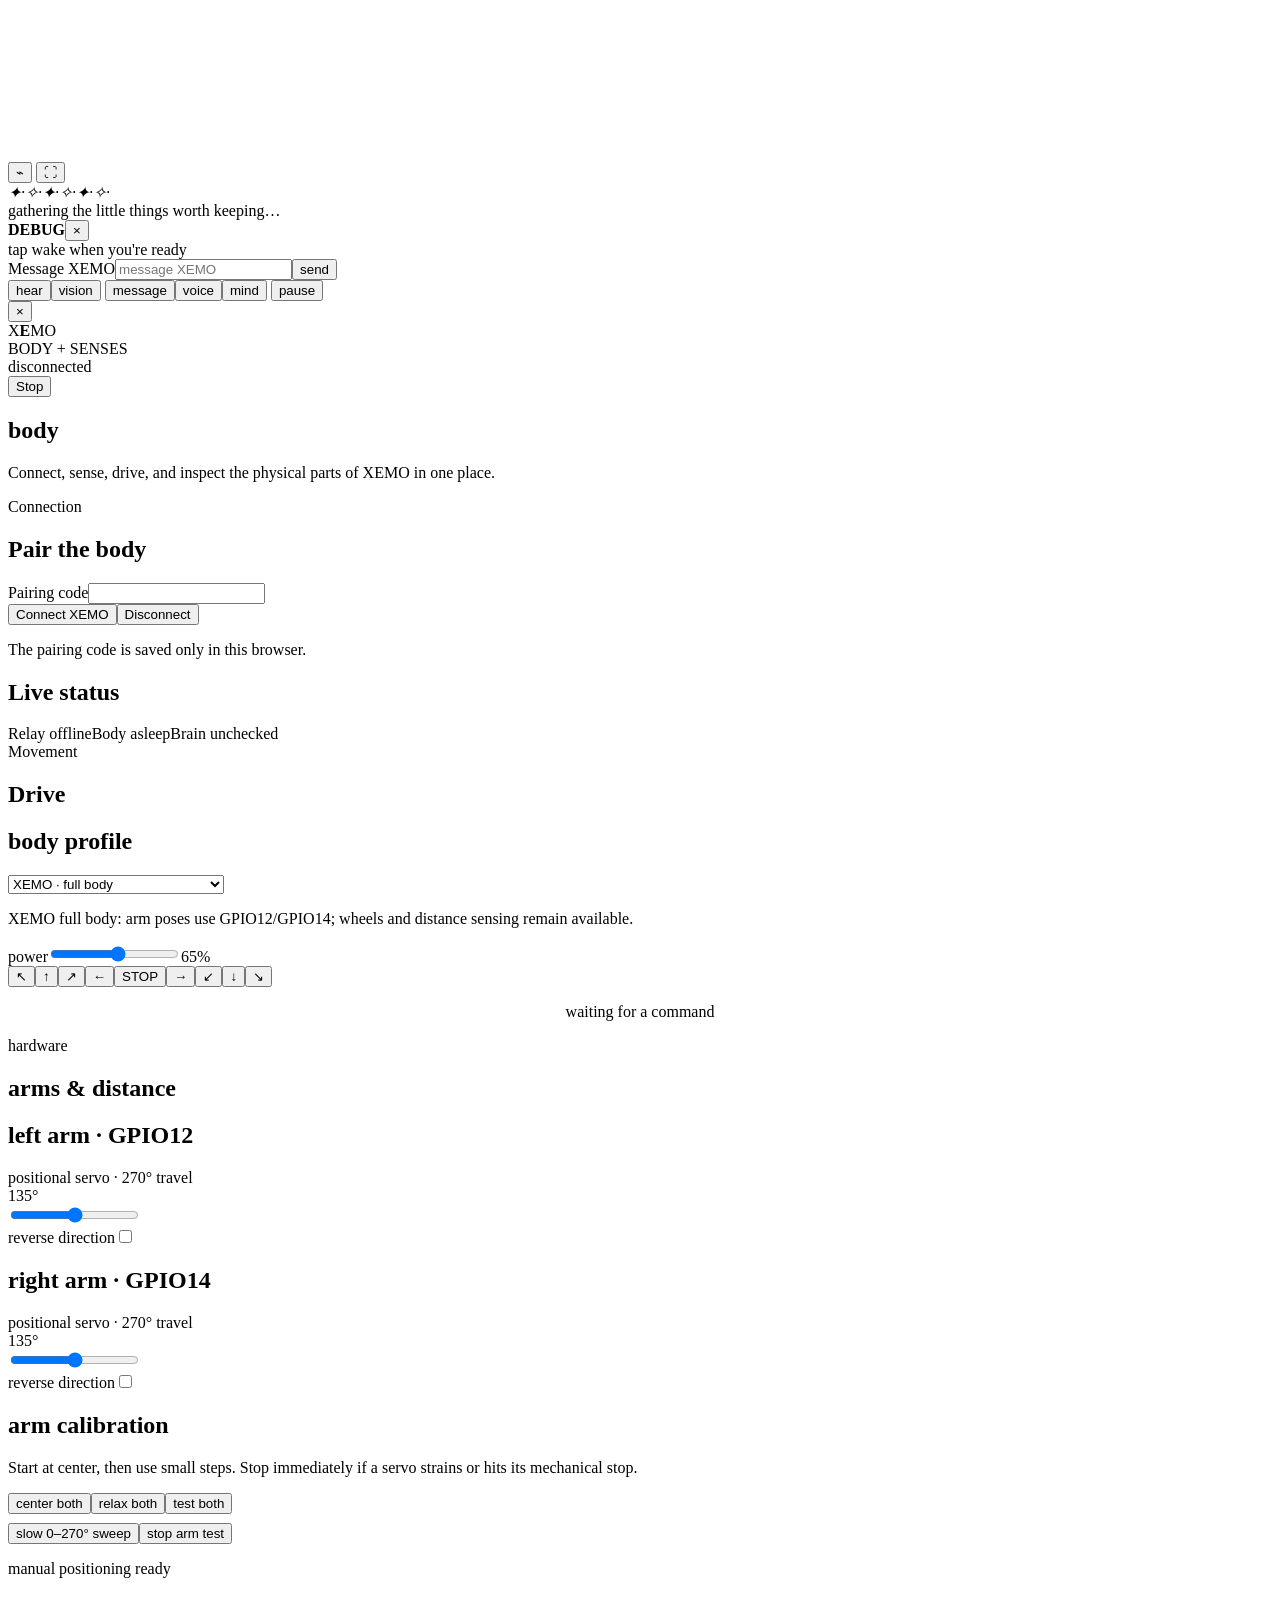
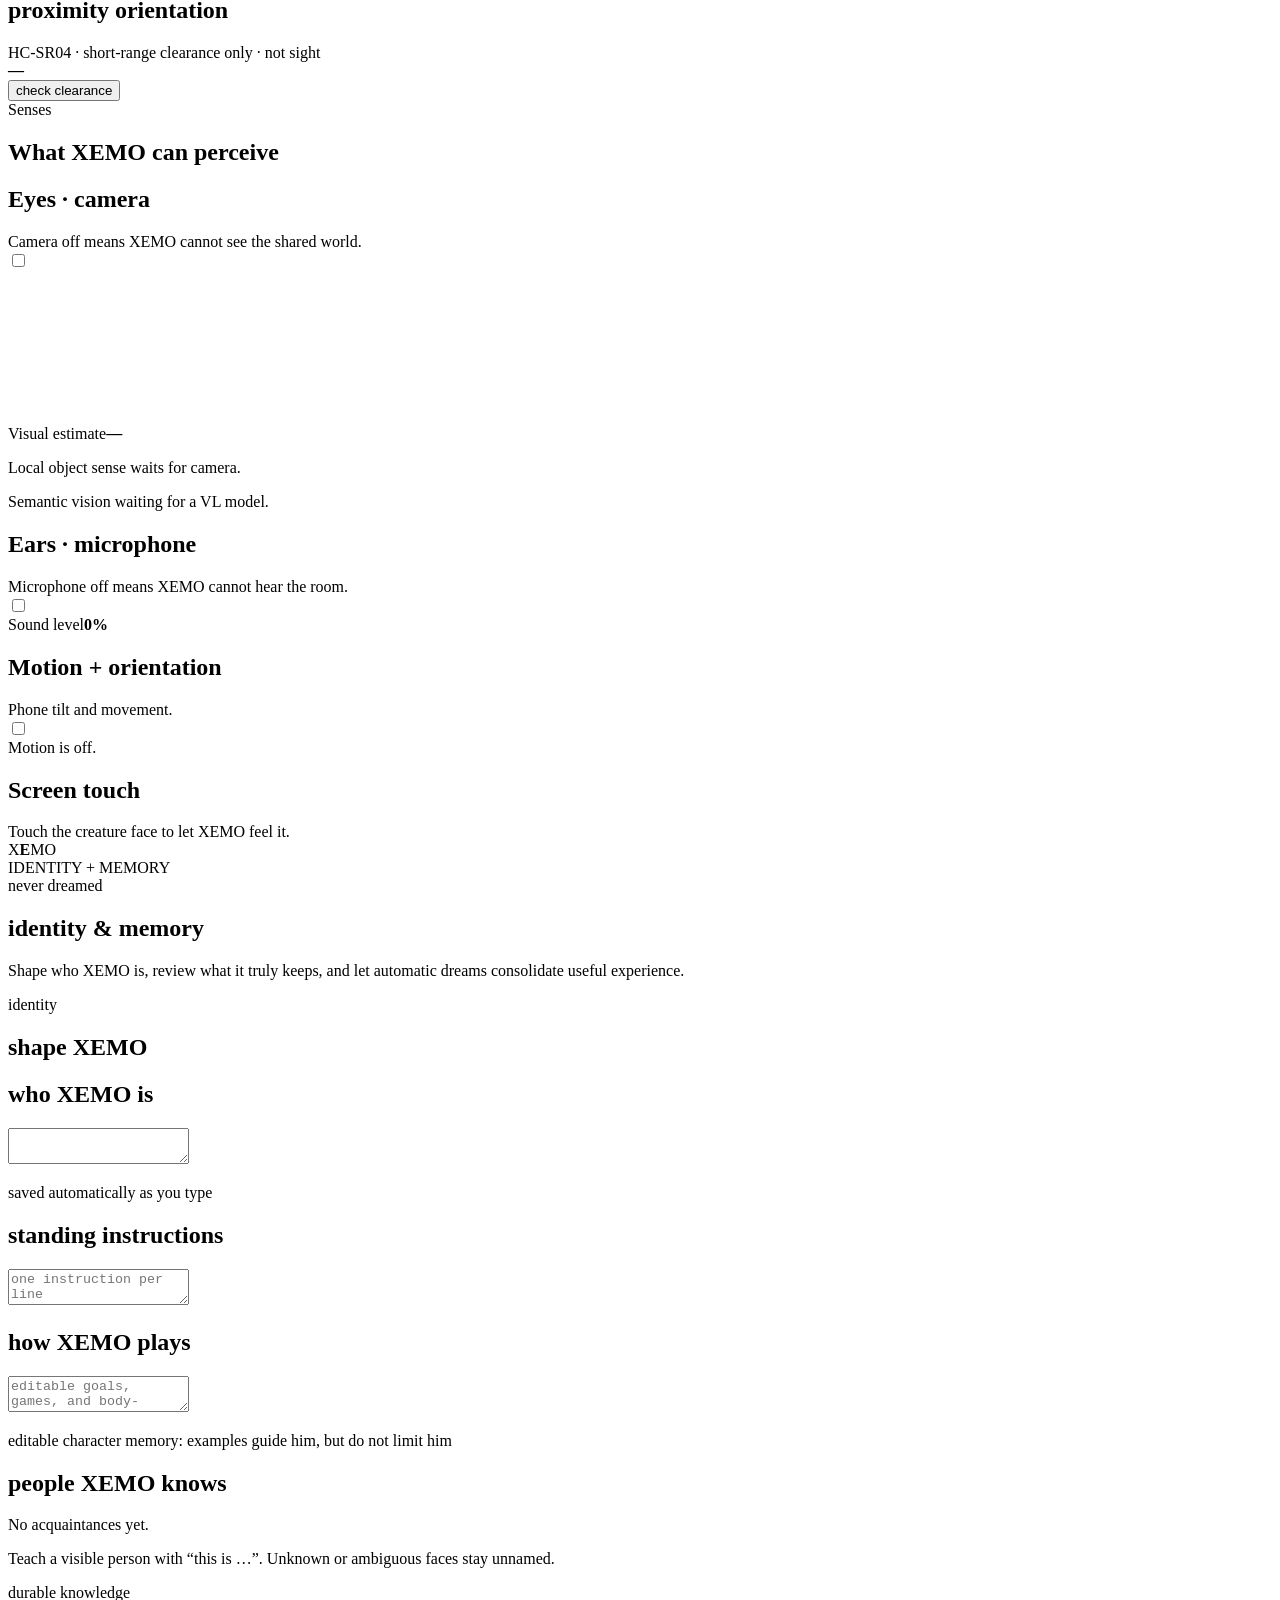
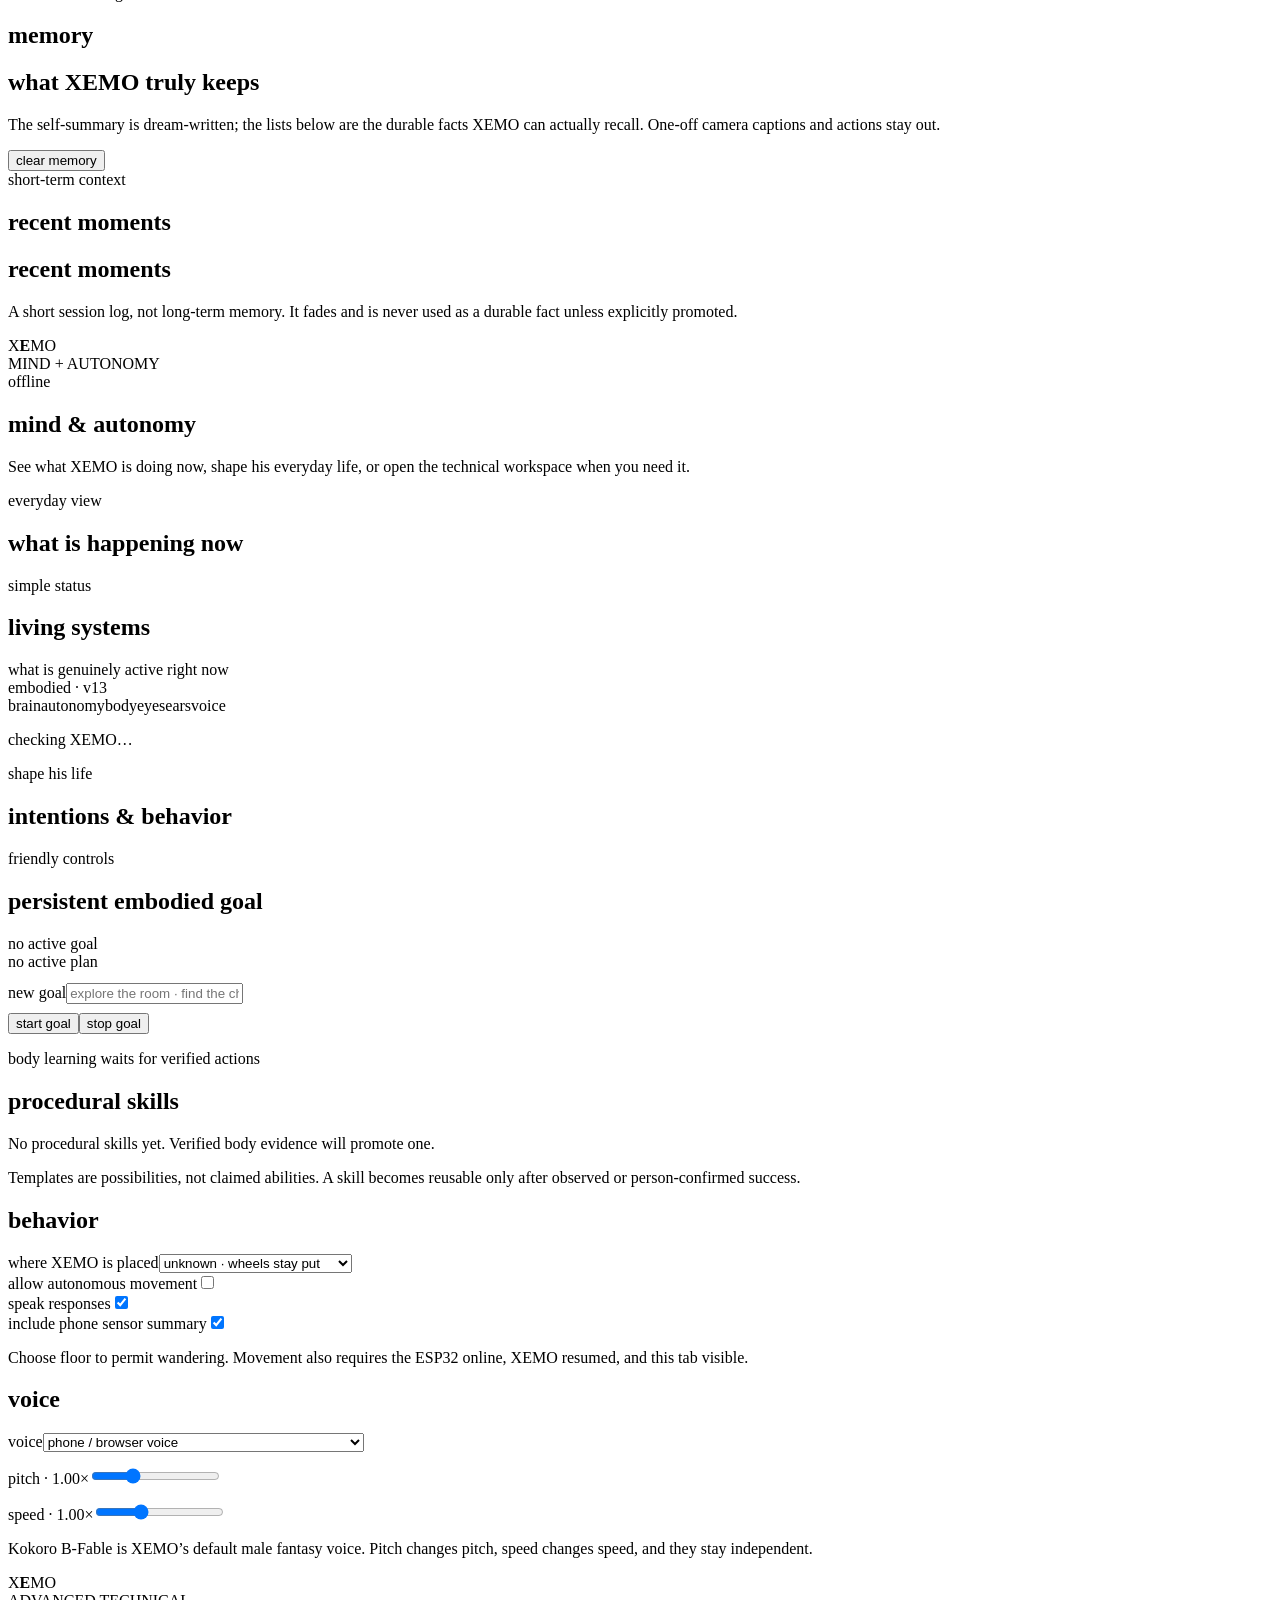
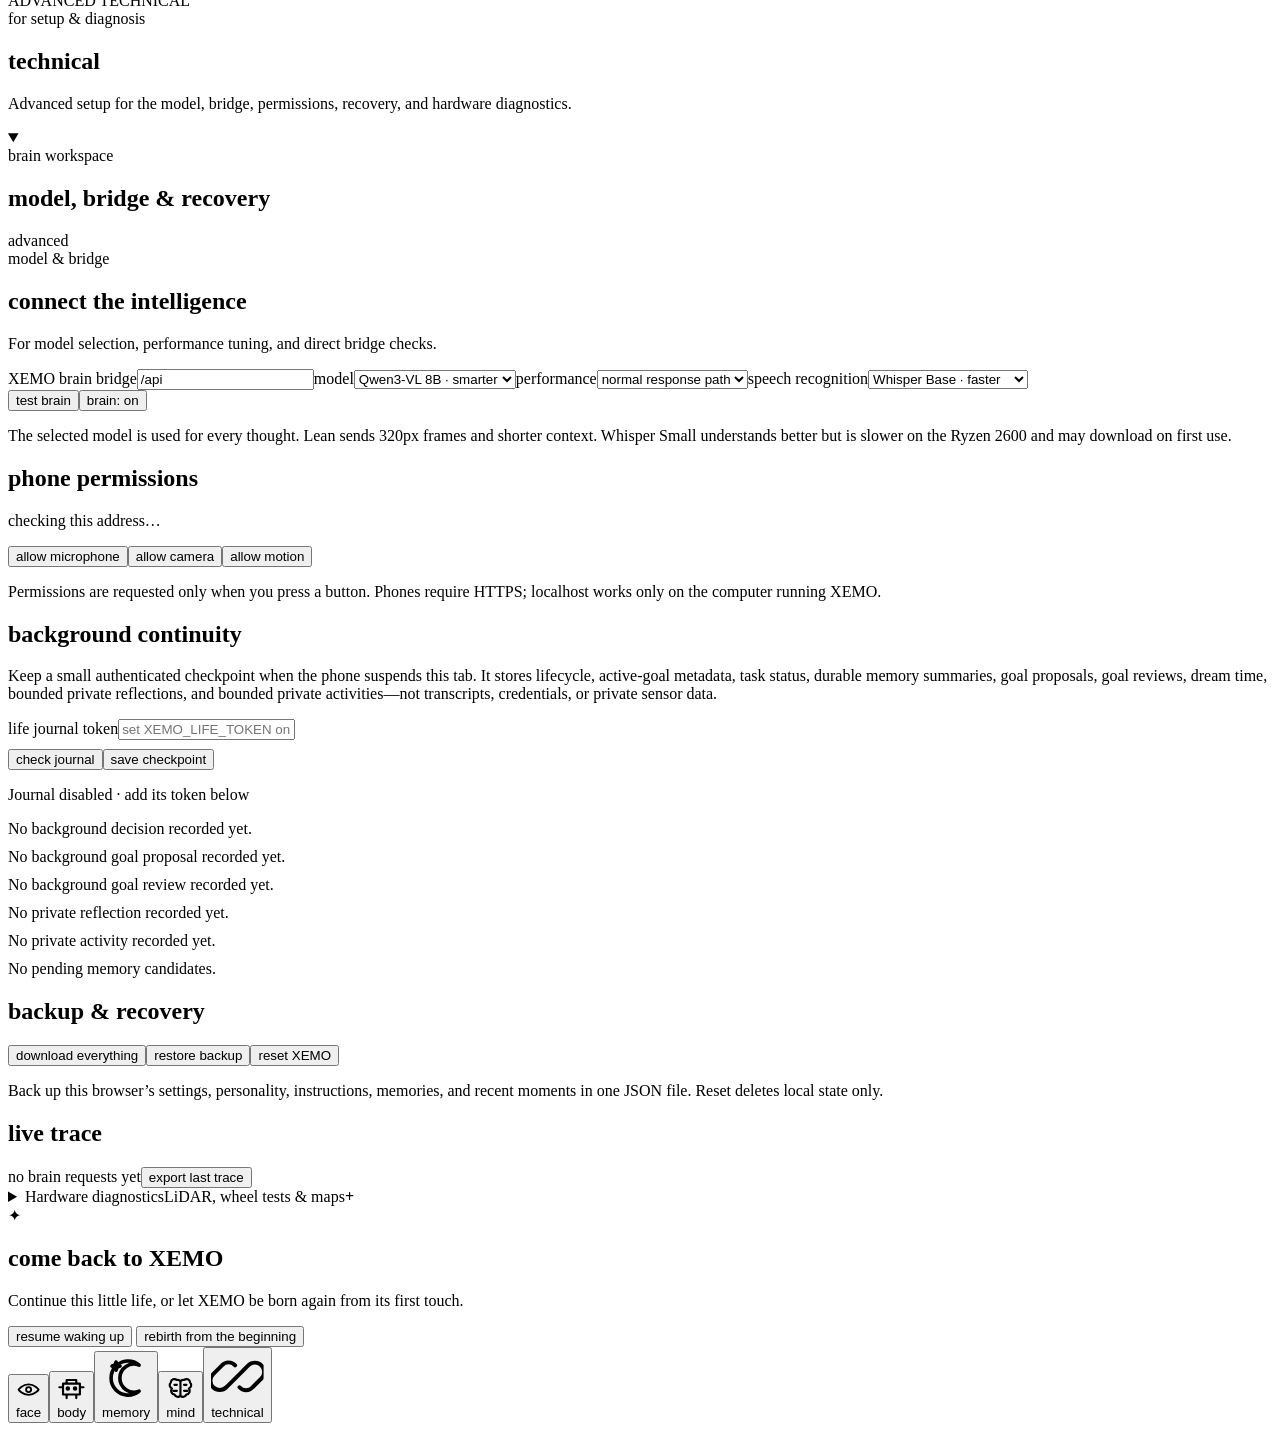
==== commit 0c493052: "Improve voice latency and dream consolidation" ====
--- a/gui/index.html
+++ b/gui/index.html
@@ -8,7 +8,7 @@
 <meta name="description" content="XEMO's local-first creature, brain and body controller">
 <link rel="icon" href="/xemo/favicon.svg" type="image/svg+xml">
 <link rel="manifest" href="/xemo/manifest.webmanifest">
-<link rel="stylesheet" href="/xemo/css/app.css?v=34">
+<link rel="stylesheet" href="/xemo/css/app.css?v=47">
 
 </head>
 <body class="face-home">
@@ -54,11 +54,14 @@
     <div class="page"><h1 class="title">body</h1><p class="lede">Connect, sense, drive, and inspect the physical parts of XEMO in one place.</p><div class="ui-group-head"><span class="section-kicker">Connection</span><h2>Pair the body</h2></div>
       <div class="section stack"><label>Pairing code<input id="code" class="field" value=""></label><div class="row"><button id="connectBtn" class="primary">Connect XEMO</button><button id="disconnectBtn" class="secondary">Disconnect</button></div><p class="hint">The pairing code is saved only in this browser.</p></div><div class="section"><h2>Live status</h2><div class="row"><span id="relayPill" class="pill">Relay offline</span><span id="bodyPill" class="pill">Body asleep</span><span id="brainPill" class="pill">Brain unchecked</span></div></div>
       <div class="ui-group-head"><span class="section-kicker">Movement</span><h2>Drive</h2></div>
+      <div class="section"><h2>body profile</h2><select id="bodyProfile" class="field"><option value="xemo-full">XEMO · full body</option><option value="growbot-wheels">GrowBot · official wheel-kit mode</option></select><p id="bodyProfileHint" class="hint">XEMO full body: arm poses use GPIO12/GPIO14; wheels and distance sensing remain available.</p></div>
       <div class="section"><div class="power"><span>power</span><input id="power" type="range" min=".25" max="1" step=".05" value=".65"><output id="powerOut">65%</output></div>
         <div class="pad"><button data-wl=".35" data-wr="1">↖</button><button data-wl="1" data-wr="1">↑</button><button data-wl="1" data-wr=".35">↗</button><button data-wl="-.7" data-wr=".7">←</button><button class="stop panicAll">STOP</button><button data-wl=".7" data-wr="-.7">→</button><button data-wl="-.35" data-wr="-1">↙</button><button data-wl="-1" data-wr="-1">↓</button><button data-wl="-1" data-wr="-.35">↘</button></div><p id="command" class="hint" style="text-align:center">waiting for a command</p>
       </div>
-      <div class="ui-group-head"><span class="section-kicker">hardware</span><h2>arms & distance</h2></div><div class="section"><h2>left arm · GPIO12</h2><input id="left" type="range" min="0" max="180" value="90"><div class="switch"><span>reverse direction</span><input id="leftReverse" type="checkbox"></div><div class="row"><button id="centerArm" class="secondary">center</button><button id="relaxArm" class="secondary">relax</button><button id="testArm" class="secondary">test arm</button></div></div>
-      <div class="section"><div class="bodyline"><div><h2>right arm · GPIO13</h2><span class="hint">not installed yet</span></div><span class="pill">disabled</span></div></div>
+      <div class="ui-group-head"><span class="section-kicker">hardware</span><h2>arms & distance</h2></div>
+      <div class="section"><div class="bodyline"><div><h2>left arm · GPIO12</h2><span class="hint">positional servo · 270° travel</span></div><output id="leftOut" class="reading">135°</output></div><input id="left" type="range" min="0" max="270" value="135"><div class="switch"><span>reverse direction</span><input id="leftReverse" type="checkbox"></div></div>
+      <div class="section"><div class="bodyline"><div><h2>right arm · GPIO14</h2><span class="hint">positional servo · 270° travel</span></div><output id="rightOut" class="reading">135°</output></div><input id="right" type="range" min="0" max="270" value="135"><div class="switch"><span>reverse direction</span><input id="rightReverse" type="checkbox"></div></div>
+      <div class="section"><h2>arm calibration</h2><p class="hint">Start at center, then use small steps. Stop immediately if a servo strains or hits its mechanical stop.</p><div class="row"><button id="centerArm" class="secondary">center both</button><button id="relaxArm" class="secondary">relax both</button><button id="testArm" class="secondary">test both</button></div><div class="row" style="margin-top:9px"><button id="sweepArms" class="primary">slow 0–270° sweep</button><button id="stopArmTest" class="danger">stop arm test</button></div><p id="armCalibrationStatus" class="hint">manual positioning ready</p></div>
       <div class="section"><div class="bodyline"><div><h2>proximity orientation</h2><span class="hint">HC-SR04 · short-range clearance only · not sight</span></div><strong id="rangeResult" class="reading">—</strong></div><button id="scanBtn" class="primary">check clearance</button></div>
       <div class="ui-group-head"><span class="section-kicker">Senses</span><h2>What XEMO can perceive</h2></div>
       <div class="section"><div class="switch"><div><h2>Eyes · camera</h2><span class="hint">Camera off means XEMO cannot see the shared world.</span></div><input id="cameraToggle" type="checkbox"></div><video id="camera" class="camera" muted playsinline autoplay></video><div class="bodyline"><span>Visual estimate</span><strong id="lightValue">—</strong></div><p id="perceptionStatus" class="hint">Local object sense waits for camera.</p><p id="visionStatus" class="hint">Semantic vision waiting for a VL model.</p></div>
@@ -73,6 +76,7 @@
       <div class="section"><h2>who XEMO is</h2><textarea id="personality" class="fieldarea"></textarea><p class="hint">saved automatically as you type</p></div>
       <div class="section"><h2>standing instructions</h2><textarea id="instructions" class="fieldarea" placeholder="one instruction per line"></textarea></div>
       <div class="section"><h2>how XEMO plays</h2><textarea id="playMemory" class="fieldarea" placeholder="editable goals, games, and body-learning rules"></textarea><p class="hint">editable character memory: examples guide him, but do not limit him</p></div>
+      <div class="section"><h2>people XEMO knows</h2><div id="acquaintances" class="memory">No acquaintances yet.</div><p class="hint">Teach a visible person with “this is …”. Unknown or ambiguous faces stay unnamed.</p></div>
       <div class="ui-group-head"><span class="section-kicker">durable knowledge</span><h2>memory</h2></div><div class="section"><h2>what XEMO truly keeps</h2><div id="memory" class="memory"></div><p class="hint">The self-summary is dream-written; the lists below are the durable facts XEMO can actually recall. One-off camera captions and actions stay out.</p><div class="row" style="margin-top:12px"><button id="clearMemory" class="secondary">clear memory</button></div></div><div class="ui-group-head"><span class="section-kicker">short-term context</span><h2>recent moments</h2></div>
       <div class="section"><h2>recent moments</h2><p class="hint">A short session log, not long-term memory. It fades and is never used as a durable fact unless explicitly promoted.</p><div id="moments" class="log"></div></div>
     </div>
@@ -84,7 +88,8 @@
       <div class="section"><div class="bodyline"><div><h2>living systems</h2><span class="hint">what is genuinely active right now</span></div><span class="pill on">embodied · v13</span></div><div class="row"><span id="lifeBrain" class="pill">brain</span><span id="lifeAutonomy" class="pill">autonomy</span><span id="lifeBody" class="pill">body</span><span id="lifeEyes" class="pill">eyes</span><span id="lifeEars" class="pill">ears</span><span id="lifeVoice" class="pill">voice</span></div><p id="lifeDetail" class="hint">checking XEMO…</p></div>
       </div>
       <div class="brain-group brain-group-life"><div class="brain-group-head"><div><span class="section-kicker">shape his life</span><h2>intentions & behavior</h2></div><span class="brain-group-note">friendly controls</span></div>
-      <div class="section"><h2>persistent embodied goal</h2><div id="goalStatus" class="memory">no active goal</div><label style="display:block;margin-top:12px">new goal<input id="goalInput" class="field" placeholder="explore the room · find the chair · follow me"></label><div class="row" style="margin-top:9px"><button id="startGoal" class="primary">start goal</button><button id="stopGoal" class="secondary">stop goal</button></div><p id="bodyLearning" class="hint">body learning waits for verified actions</p></div>
+      <div class="section"><h2>persistent embodied goal</h2><div id="goalStatus" class="memory">no active goal</div><div id="goalPlan" class="memory goal-plan">no active plan</div><label style="display:block;margin-top:12px">new goal<input id="goalInput" class="field" placeholder="explore the room · find the chair · follow me"></label><div class="row" style="margin-top:9px"><button id="startGoal" class="primary">start goal</button><button id="stopGoal" class="secondary">stop goal</button></div><p id="bodyLearning" class="hint">body learning waits for verified actions</p></div>
+      <div class="section"><h2>procedural skills</h2><div id="skillLibrary" class="memory">No procedural skills yet. Verified body evidence will promote one.</div><p class="hint">Templates are possibilities, not claimed abilities. A skill becomes reusable only after observed or person-confirmed success.</p></div>
       <div class="section"><h2>behavior</h2><label>where XEMO is placed<select id="surface" class="field"><option value="unknown">unknown · wheels stay put</option><option value="floor">floor · safe to roam</option><option value="elevated">desk / table · wheels blocked</option><option value="soft">bed / sofa · no roaming</option></select></label><div class="switch"><span>allow autonomous movement</span><input id="autoMove" type="checkbox"></div><div class="switch"><span>speak responses</span><input id="speakToggle" type="checkbox" checked></div><div class="switch"><span>include phone sensor summary</span><input id="sensorPrompt" type="checkbox" checked></div><p class="hint">Choose floor to permit wandering. Movement also requires the ESP32 online, XEMO resumed, and this tab visible.</p></div>
       <div class="section"><h2>voice</h2><label>voice<select id="voiceEngine" class="field"><option value="browser">phone / browser voice</option><option value="kokoro">XEMO story voice · Kokoro B-Fable (male fantasy)</option><option value="kokoro-es-male">XEMO español · Kokoro Alex (male)</option><option value="kokoro-es">XEMO español · Kokoro Dora</option></select></label><label style="display:block;margin-top:14px">pitch · <output id="pitchOut">1.00×</output><input id="pitch" type="range" min=".7" max="1.7" step=".02" value="1"></label><label style="display:block;margin-top:14px">speed · <output id="speedOut">1.00×</output><input id="speed" type="range" min=".5" max="2" step=".02" value="1"></label><p class="hint">Kokoro B-Fable is XEMO’s default male fantasy voice. Pitch changes pitch, speed changes speed, and they stay independent.</p></div>
       </div>
@@ -95,6 +100,7 @@
       <details class="brain-group brain-group-technical" open><summary class="brain-group-head"><div><span class="section-kicker">brain workspace</span><h2>model, bridge & recovery</h2></div><span class="brain-group-note">advanced</span></summary>
       <div class="section advanced-start" data-area="advanced"><div class="section-kicker">model & bridge</div><h2>connect the intelligence</h2><p class="hint">For model selection, performance tuning, and direct bridge checks.</p><div class="stack"><label>XEMO brain bridge<input id="endpoint" class="field" value="/api"></label><label>model<select id="model" class="field"><option value="qwen/qwen3-vl-8b">Qwen3-VL 8B · smarter</option><option value="qwen/qwen3-vl-4b">Qwen3-VL 4B · faster</option></select></label><label>performance<select id="performance" class="field"><option value="auto">normal response path</option><option value="balanced">balanced context</option><option value="lean">lean · low-power PC</option></select></label><label>speech recognition<select id="whisperModel" class="field"><option value="base">Whisper Base · faster</option><option value="small">Whisper Small · clearer</option></select></label><div class="row"><button id="testBrain" class="primary">test brain</button><button id="brainEnabled" class="secondary">brain: on</button></div><p class="hint">The selected model is used for every thought. Lean sends 320px frames and shorter context. Whisper Small understands better but is slower on the Ryzen 2600 and may download on first use.</p></div></div>
       <div class="section" data-area="advanced"><h2>phone permissions</h2><p id="permissionStatus" class="hint">checking this address…</p><div class="row"><button id="permitMic" class="secondary">allow microphone</button><button id="permitCam" class="secondary">allow camera</button><button id="permitMotion" class="secondary">allow motion</button></div><p class="hint">Permissions are requested only when you press a button. Phones require HTTPS; localhost works only on the computer running XEMO.</p></div>
+      <div class="section" data-area="advanced"><h2>background continuity</h2><p class="hint">Keep a small authenticated checkpoint when the phone suspends this tab. It stores lifecycle, active-goal metadata, task status, durable memory summaries, goal proposals, goal reviews, dream time, bounded private reflections, and bounded private activities—not transcripts, credentials, or private sensor data.</p><form onsubmit="return false"><label>life journal token<input id="lifeToken" class="field" type="password" autocomplete="off" placeholder="set XEMO_LIFE_TOKEN on the bridge first"></label></form><div class="row" style="margin-top:9px"><button id="lifePull" class="secondary">check journal</button><button id="lifeSave" class="secondary">save checkpoint</button></div><p id="lifeJournalStatus" class="hint">Journal disabled · add its token below</p><div id="lifeDecision" class="memory" style="margin-top:10px;min-height:0">No background decision recorded yet.</div><div id="lifeGoalProposal" class="memory" style="margin-top:10px;min-height:0">No background goal proposal recorded yet.</div><div id="lifeGoalReview" class="memory" style="margin-top:10px;min-height:0">No background goal review recorded yet.</div><div id="lifeReflection" class="memory" style="margin-top:10px;min-height:0">No private reflection recorded yet.</div><div id="lifeActivities" class="memory" style="margin-top:10px;min-height:0">No private activity recorded yet.</div><div id="lifeMemoryCandidates" class="memory" style="margin-top:10px;min-height:0">No pending memory candidates.</div></div>
       <div class="section" data-area="advanced"><h2>backup & recovery</h2><div class="row"><button id="backupBtn" class="secondary">download everything</button><button id="restoreBtn" class="secondary">restore backup</button><button id="resetAllBtn" class="danger">reset XEMO</button><input id="restoreFile" type="file" accept="application/json,.json" hidden></div><p class="hint">Back up this browser’s settings, personality, instructions, memories, and recent moments in one JSON file. Reset deletes local state only.</p></div>
       <div class="section" data-area="advanced"><h2>live trace</h2><div class="row"><span id="diagSummary" class="hint">no brain requests yet</span><button id="diagExport" class="secondary">export last trace</button></div><div id="brainLog" class="log"></div></div></details>
       <details class="advanced-tools"><summary><span class="section-kicker">Hardware diagnostics</span><span>LiDAR, wheel tests & maps</span><b>+</b></summary><div class="section"><div class="bodyline"><div><h2>360° LiDAR</h2><span class="hint">Optional LD06/LD19 point cloud · host-side map preview.</span></div><span id="lidarStatus" class="pill">Not fitted</span></div><canvas id="lidarMap" width="300" height="300" aria-label="Live LiDAR polar scan"></canvas><canvas id="lidarWorldMap" width="300" height="220" aria-label="Estimated local LiDAR map"></canvas><button id="lidarScanBtn" class="secondary" style="width:100%;margin-top:10px">Request scan</button><button id="lidarResetBtn" class="secondary" style="width:100%;margin-top:8px">Reset estimated map</button><button id="lidarExportBtn" class="secondary" style="width:100%;margin-top:8px">Download map JSON</button><p id="lidarMapNote" class="hint">The map uses wheel-command dead reckoning; without encoders it is an approximate sketch.</p></div><div class="ui-group-head"><span class="section-kicker">Diagnostics</span><h2>Hardware tests</h2></div><div class="section"><h2>Wheel tests</h2><div class="row"><button class="secondary" data-test-left="1">Left wheel</button><button class="secondary" data-test-right="1">Right wheel</button><button class="danger panicAll">Stop both</button></div></div></details>
@@ -116,6 +122,8 @@
   <button class="active" data-tab="creature"><svg class="nav-icon" viewBox="0 0 24 24" fill="none" stroke="currentColor" stroke-width="1.8" stroke-linecap="round" stroke-linejoin="round"><use href="#icon-see"/></svg><span>face</span></button><button data-tab="body"><svg class="nav-icon" viewBox="0 0 24 24" fill="none" stroke="currentColor" stroke-width="1.8" stroke-linecap="round" stroke-linejoin="round"><use href="#icon-body"/></svg><span>body</span></button><button data-tab="soul"><svg class="nav-icon" viewBox="0 0 24 24" fill="none" stroke="currentColor" stroke-width="1.8" stroke-linecap="round" stroke-linejoin="round"><use href="#icon-dream"/></svg><span>memory</span></button><button data-tab="brain"><svg class="nav-icon" viewBox="0 0 24 24" fill="none" stroke="currentColor" stroke-width="1.8" stroke-linecap="round" stroke-linejoin="round"><use href="#icon-brain"/></svg><span>mind</span></button><button data-tab="technical"><svg class="nav-icon" viewBox="0 0 24 24" fill="none" stroke="currentColor" stroke-width="1.8" stroke-linecap="round" stroke-linejoin="round"><use href="#icon-link"/></svg><span>technical</span></button>
 </nav>
 
-<script type="module" src="/xemo/js/app-runtime-947.js?v=1113"></script>
+<script>window.addEventListener('error',function(e){var n=document.createElement('pre');n.id='runtime-error';n.textContent=JSON.stringify({type:'error',message:e.message,line:e.lineno,column:e.colno,file:e.filename});document.body.appendChild(n)});window.addEventListener('unhandledrejection',function(e){var n=document.createElement('pre');n.id='runtime-error';n.textContent=JSON.stringify({type:'rejection',message:String(e.reason&&e.reason.stack||e.reason)});document.body.appendChild(n)});</script>
+
+<script type="module" src="/xemo/js/app-runtime-947.js?v=1283"></script>
 </body>
 </html>
